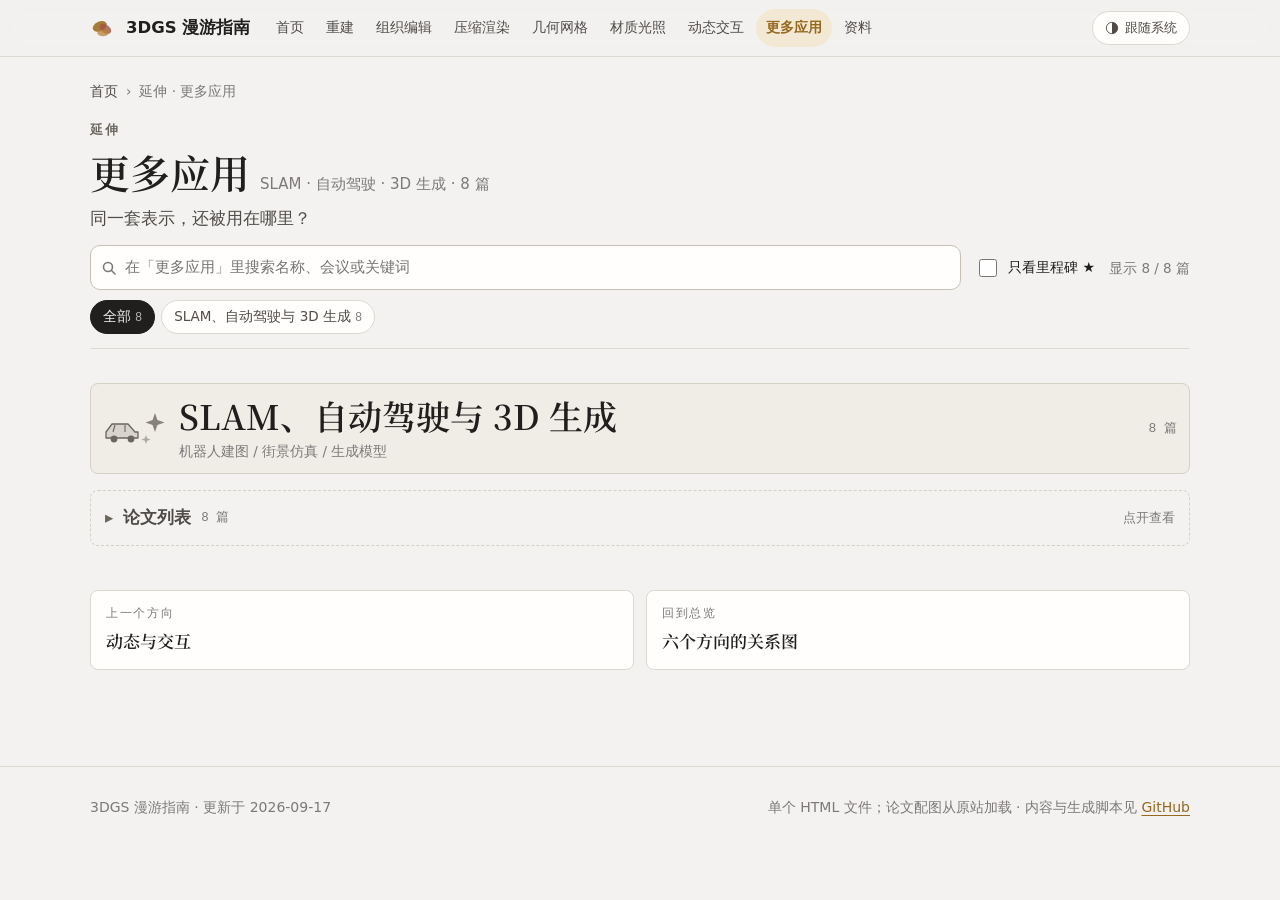
==== apps.html @ eb45950c "Split the catalogue into one page per direction The single page had grown to 146 cards and 426 KB, w" ====
<!doctype html>
<html lang="zh-CN">
<head>
<meta charset="utf-8">
<meta name="viewport" content="width=device-width, initial-scale=1, viewport-fit=cover">
<title>更多应用 · 3DGS 漫游指南</title>
<meta name="description" content="3DGS 更多应用（SLAM · 自动驾驶 · 3D 生成）：同一套表示，还被用在哪里？8 篇论文与工具的配图卡片。">
<meta property="og:title" content="更多应用 · 3DGS 漫游指南">
<meta property="og:description" content="3DGS 更多应用（SLAM · 自动驾驶 · 3D 生成）：同一套表示，还被用在哪里？8 篇论文与工具的配图卡片。">
<meta name="color-scheme" content="light dark">
<meta name="referrer" content="no-referrer">
<link rel="icon" href="data:image/svg+xml,%3Csvg xmlns='http://www.w3.org/2000/svg' viewBox='0 0 32 32'%3E%3Cellipse cx='12' cy='14' rx='9' ry='6' transform='rotate(-25 12 14)' fill='%23b68235' fill-opacity='.9'/%3E%3Cellipse cx='19' cy='17' rx='8' ry='5' transform='rotate(35 19 17)' fill='%23a6543a' fill-opacity='.8'/%3E%3Cellipse cx='16' cy='22' rx='7' ry='4' fill='%23d0a75a' fill-opacity='.8'/%3E%3C/svg%3E">
<link rel="preconnect" href="https://fonts.googleapis.com">
<link rel="preconnect" href="https://fonts.gstatic.com" crossorigin>
<link rel="stylesheet" href="https://fonts.googleapis.com/css2?family=Noto+Serif+SC:wght@400;600;700&amp;display=swap">
<script>
  try { var t = localStorage.getItem('theme'); if (t === 'light' || t === 'dark') document.documentElement.setAttribute('data-theme', t); } catch (e) {}
  // Teaser images fade in once loaded; if they never load, the drawn card underneath stays.
  document.addEventListener('load', function (e) { var t = e.target; if (t.tagName === 'IMG' && t.parentNode && t.parentNode.classList.contains('thumb')) t.classList.add('ok'); }, true);
  document.addEventListener('error', function (e) {
    var t = e.target;
    if (t.tagName !== 'IMG' || !t.parentNode || !t.parentNode.classList.contains('thumb')) return;
    var n = +(t.getAttribute('data-try') || 0);
    t.setAttribute('data-try', n + 1);
    if (n === 0) setTimeout(function () { t.src = t.src + '&retry=1'; }, 1200 + Math.random() * 2400);
    else if (n === 1 && t.getAttribute('data-orig')) t.src = t.getAttribute('data-orig');
    else t.classList.add('bad');
  }, true);
</script>
<style>
/* 3DGS 漫游指南 — styles. Warm paper, bronze accent, serif display face:
   same visual language as seanwilliam2077.github.io/AI-PCG-Research-Pages/worksummary.
   Body text stays on system fonts; only the display face is fetched (and degrades to a local serif). */

:root {
  color-scheme: light;
  --bg: #f3f2f0;
  --surface: #fffefc;
  --surface-2: #eae8e2;
  --ink: #201f1d;
  --ink-2: #4f4b48;
  --ink-3: #7d7979;
  --line: #ddd8d0;
  --line-2: #c6c0b6;
  --accent: #96691f;
  --accent-bright: #b68235;
  --accent-ink: #fffdf8;
  --accent-soft: #f3e8d4;
  --ember: #a6543a;
  --ember-soft: #f6ece8;
  --ok: #4d6440;
  --ok-soft: #e9eee3;
  --warn: #8a6425;
  --warn-soft: #f6ecd9;
  --stage: #16130c;
  --stage-2: #211c13;
  --stage-ink: #ece5d8;
  --stage-ink-2: #9c9180;
  --stage-line: #322a1d;
  --series-1: #4a6a8c;
  --series-2: #b06a3a;
  --cat-1: #4a6a8c;
  --cat-2: #a6543a;
  --cat-3: #5f7a52;
  --cat-4: #b68235;
  --cat-5: #7a5b8a;
  --shadow: 0 1px 2px rgba(32, 31, 29, .05), 0 12px 32px -14px rgba(32, 31, 29, .22);
  --radius: 10px;
  --font-sans: -apple-system, BlinkMacSystemFont, "Segoe UI", "PingFang SC", "Hiragino Sans GB", "Microsoft YaHei UI", "Microsoft YaHei", "Noto Sans CJK SC", "Source Han Sans SC", system-ui, sans-serif;
  --font-display: "Noto Serif SC", "Source Han Serif SC", "Songti SC", "SimSun", "Iowan Old Style", "Palatino Linotype", Georgia, serif;
  --font-serif: var(--font-display);
  --font-mono: ui-monospace, "Cascadia Mono", "SF Mono", Menlo, Consolas, "Liberation Mono", monospace;
  --top: 56px;
}

@media (prefers-color-scheme: dark) {
  :root:not([data-theme="light"]) {
    color-scheme: dark;
    --bg: #121008;
    --surface: #1a1610;
    --surface-2: #221d14;
    --ink: #ece5d8;
    --ink-2: #b9b0a0;
    --ink-3: #9c9180;
    --line: #322a1d;
    --line-2: #473b2a;
    --accent: #d0a75a;
    --accent-bright: #d0a75a;
    --accent-ink: #1c1509;
    --accent-soft: #2b2214;
    --ember: #dd8a63;
    --ember-soft: #33200f;
    --ok: #7fc7b8;
    --ok-soft: #142722;
    --warn: #d9b26a;
    --warn-soft: #2e2512;
    --stage: #0d0b07;
    --stage-2: #16120b;
    --stage-line: #322a1d;
    --series-1: #93b2d0;
    --series-2: #dd8a63;
    --cat-1: #93b2d0;
    --cat-2: #dd8a63;
    --cat-3: #9cb890;
    --cat-4: #d0a75a;
    --cat-5: #bda3c9;
    --shadow: 0 1px 2px rgba(0, 0, 0, .4), 0 14px 34px -16px rgba(0, 0, 0, .7);
  }
}
:root[data-theme="dark"] {
color-scheme: dark;
  --bg: #121008;
  --surface: #1a1610;
  --surface-2: #221d14;
  --ink: #ece5d8;
  --ink-2: #b9b0a0;
  --ink-3: #9c9180;
  --line: #322a1d;
  --line-2: #473b2a;
  --accent: #d0a75a;
  --accent-bright: #d0a75a;
  --accent-ink: #1c1509;
  --accent-soft: #2b2214;
  --ember: #dd8a63;
  --ember-soft: #33200f;
  --ok: #7fc7b8;
  --ok-soft: #142722;
  --warn: #d9b26a;
  --warn-soft: #2e2512;
  --stage: #0d0b07;
  --stage-2: #16120b;
  --stage-line: #322a1d;
  --series-1: #93b2d0;
  --series-2: #dd8a63;
  --cat-1: #93b2d0;
  --cat-2: #dd8a63;
  --cat-3: #9cb890;
  --cat-4: #d0a75a;
  --cat-5: #bda3c9;
  --shadow: 0 1px 2px rgba(0, 0, 0, .4), 0 14px 34px -16px rgba(0, 0, 0, .7);
}

*, *::before, *::after { box-sizing: border-box; }
html { -webkit-text-size-adjust: 100%; scroll-padding-top: calc(var(--top) + 16px); }
@media (prefers-reduced-motion: no-preference) { html { scroll-behavior: smooth; } }
body {
  margin: 0;
  background: var(--bg);
  color: var(--ink);
  font: 400 16.5px/1.8 var(--font-sans);
  text-rendering: optimizeLegibility;
  padding-top: env(safe-area-inset-top, 0px);
  padding-bottom: env(safe-area-inset-bottom, 0px);
}
img, svg, canvas { max-width: 100%; }
[hidden] { display: none !important; }
a { color: var(--accent); text-underline-offset: 3px; text-decoration-thickness: 1px; }
a:hover { text-decoration-thickness: 2px; }
:focus-visible { outline: 2px solid var(--accent); outline-offset: 2px; border-radius: 4px; }
h1, h2, h3, h4 { font-family: var(--font-display); font-weight: 600; text-wrap: balance; line-height: 1.32; margin: 0; letter-spacing: 0; }
p { margin: 0; }
code, .mono { font-family: var(--font-mono); font-size: .88em; }
sub, sup { line-height: 0; }
button, input, select { font: inherit; color: inherit; }

.skip { position: absolute; left: -999px; top: 8px; background: var(--surface); padding: 6px 12px; z-index: 20; }
.skip:focus { left: 16px; }

.wrap { max-width: 1140px; margin-inline: auto; padding-inline: 20px; }
@media (max-width: 480px) { .wrap { padding-inline: 16px; } }
.prose { max-width: 42em; }
.prose > * + * { margin-top: 1em; }
.muted { color: var(--ink-3); }
.small { font-size: 14px; line-height: 1.7; }

/* ---------- top bar ---------- */
.topbar {
  position: sticky; top: 0; z-index: 10;
  background: color-mix(in srgb, var(--bg) 86%, transparent);
  -webkit-backdrop-filter: saturate(1.4) blur(10px);
  backdrop-filter: saturate(1.4) blur(10px);
  border-bottom: 1px solid var(--line);
}
.topbar .wrap { display: flex; align-items: center; gap: 16px; height: var(--top); }
.brand { display: flex; align-items: center; gap: 10px; color: var(--ink); text-decoration: none; font-weight: 700; white-space: nowrap; }
.brand svg { width: 26px; height: 26px; flex: none; }
.toc { display: flex; gap: 2px; overflow-x: auto; scrollbar-width: none; flex: 1; min-width: 0; mask-image: linear-gradient(90deg, #000 90%, transparent); }
.toc::-webkit-scrollbar { display: none; }
.toc a { color: var(--ink-2); text-decoration: none; font-size: 14px; padding: 6px 10px; border-radius: 999px; white-space: nowrap; }
.toc a:hover { background: var(--surface-2); color: var(--ink); }
.toc a[aria-current="true"] { background: var(--accent-soft); color: var(--accent); }
.theme { flex: none; display: inline-flex; align-items: center; gap: 6px; border: 1px solid var(--line); background: var(--surface); border-radius: 999px; padding: 4px 12px; font-size: 13px; cursor: pointer; color: var(--ink-2); }
.theme:hover { border-color: var(--line-2); color: var(--ink); }
@media (max-width: 640px) {
  .brand span { display: none; }
  .theme .label { display: none; }
}

/* ---------- sections ---------- */
section { padding-block: 72px 8px; }
.sec-head { display: grid; grid-template-columns: minmax(0, 1fr); gap: 10px; margin-bottom: 28px; }
.eyebrow { font-size: 12.5px; letter-spacing: .18em; color: var(--accent); font-weight: 700; }
h2 { font-size: clamp(25px, 3.1vw, 34px); font-weight: 600; }
h3 { font-size: 21px; font-weight: 600; }
h4 { font-size: 16.5px; font-weight: 600; }
.lede { font-size: 17.5px; color: var(--ink-2); max-width: 42em; }

/* ---------- hero ---------- */
.overview { padding-block: 34px 8px; }
.overview h1 { font-size: clamp(31px, 4.4vw, 48px); font-weight: 600; letter-spacing: 0; margin-top: 12px; }
.overview-sub { margin-top: 8px; font-family: var(--font-display); font-size: clamp(17px, 2vw, 21px); font-weight: 400; color: var(--ink-2); letter-spacing: .02em; }
.overview .lede { margin-top: 12px; }
#intuition h2 { max-width: 22em; }
.stage {
  position: relative; background: var(--stage); border-radius: 12px; overflow: hidden;
  box-shadow: var(--shadow); border: 1px solid var(--stage-line);
}
.stage canvas { display: block; width: 100%; height: auto; }
.hero-stage { margin: 4px 0 0; }
.hero-stage canvas { aspect-ratio: 3 / 1; }
.hero-log {
  display: flex; flex-wrap: wrap; align-items: center; gap: 6px 18px;
  padding: 10px 14px; background: var(--stage-2); border-top: 1px solid var(--stage-line);
  color: var(--stage-ink-2); font-family: var(--font-mono); font-size: 13px;
}
.hero-log b { color: var(--stage-ink); font-weight: 600; font-variant-numeric: tabular-nums; }
.hero-log .spacer { flex: 1; }
.stage-btn {
  font-family: var(--font-sans); font-size: 13px; cursor: pointer; border-radius: 999px;
  border: 1px solid var(--stage-line); background: transparent; color: var(--stage-ink); padding: 3px 12px;
}
.stage-btn:hover { background: rgba(255, 255, 255, .06); }
.stage-btn[aria-pressed="true"] { background: rgba(208, 167, 90, .2); border-color: rgba(208, 167, 90, .55); }
.hero-note { margin-top: 12px; font-size: 14px; color: var(--ink-3); }
.facts { list-style: none; padding: 0; margin: 28px 0 0; display: grid; grid-template-columns: repeat(auto-fit, minmax(210px, 1fr)); gap: 12px; }
.facts li { border-top: 1px solid var(--accent-bright); padding-top: 10px; }
.facts b { display: block; font-family: var(--font-display); font-size: 23px; font-weight: 600; line-height: 1.35; }
.facts span { font-size: 14px; color: var(--ink-3); }

/* ---------- intuition ---------- */
.two { display: grid; gap: 32px; grid-template-columns: minmax(0, 1.1fr) minmax(0, .9fr); align-items: start; }
@media (max-width: 900px) { .two { grid-template-columns: minmax(0, 1fr); } }
.panel { background: var(--surface); border: 1px solid var(--line); border-radius: var(--radius); padding: 20px; }
.panel h3 { margin-bottom: 6px; }
.cells { display: flex; flex-wrap: wrap; gap: 3px; margin: 16px 0 12px; }
.cells i { width: 14px; height: 22px; border-radius: 3px; display: block; }
.cells i.g1 { background: var(--cat-1); }
.cells i.g2 { background: var(--cat-2); }
.cells i.g3 { background: var(--cat-3); }
.cells i.g4 { background: var(--cat-4); }
.cells i.g5 { background: var(--cat-5); }
.cells i.gap { margin-left: 6px; }
.cell-legend { list-style: none; margin: 0; padding: 0; display: grid; grid-template-columns: repeat(auto-fit, minmax(150px, 1fr)); gap: 6px 14px; font-size: 14px; }
.cell-legend li { display: flex; align-items: baseline; gap: 8px; }
.cell-legend i { width: 10px; height: 10px; border-radius: 2px; flex: none; transform: translateY(1px); }
.cell-legend b { font-variant-numeric: tabular-nums; }

.table-scroll { overflow-x: auto; border: 1px solid var(--line); border-radius: var(--radius); background: var(--surface); }
table { border-collapse: collapse; width: 100%; font-size: 14.5px; line-height: 1.6; }
th, td { text-align: left; vertical-align: top; padding: 10px 14px; border-bottom: 1px solid var(--line); }
thead th { font-size: 13px; color: var(--ink-3); font-weight: 600; background: var(--surface-2); white-space: nowrap; }
tbody tr:last-child > * { border-bottom: 0; }
tbody th { font-weight: 700; white-space: nowrap; }
td.num, th.num { text-align: right; font-variant-numeric: tabular-nums; white-space: nowrap; }
tr.hl > * { background: var(--accent-soft); }
.compare { min-width: 720px; }
.compare td:last-child, .compare th:last-child { background: color-mix(in srgb, var(--accent-soft) 55%, transparent); }
.results { min-width: 640px; }
.footnote { font-size: 13.5px; color: var(--ink-3); margin-top: 10px; max-width: 60em; }
.takeaway { margin-top: 14px; padding-left: 14px; border-left: 3px solid var(--accent); max-width: 44em; }

/* ---------- pipeline & demos ---------- */
.steps { display: grid; grid-template-columns: minmax(0, 1fr); gap: 56px; }
.step-head { display: flex; gap: 16px; align-items: baseline; margin-bottom: 14px; }
.step-no {
  flex: none; font-family: var(--font-display); font-size: 36px; line-height: 1;
  color: var(--accent-bright); min-width: 1.2em; font-variant-numeric: tabular-nums;
}
.step-head p { color: var(--ink-3); font-size: 14.5px; margin-top: 4px; }
.formula {
  font-family: var(--font-mono); font-size: 14px; background: var(--surface-2); border-radius: 8px;
  padding: 10px 14px; overflow-x: auto; color: var(--ink);
  display: flex; flex-wrap: wrap; gap: 4px 32px;
}
.formula > span { white-space: nowrap; }
.demo { display: grid; gap: 20px; grid-template-columns: minmax(0, 1.25fr) minmax(0, 1fr); align-items: start; margin-top: 22px; }
@media (max-width: 880px) { .demo { grid-template-columns: minmax(0, 1fr); } }
.demo-tag { display: inline-block; font-size: 12px; font-weight: 700; letter-spacing: .06em; color: var(--ember); background: var(--ember-soft); border-radius: 999px; padding: 2px 10px; margin-bottom: 8px; }
.controls { display: grid; grid-template-columns: minmax(0, 1fr); gap: 12px; }
.ctl { display: grid; grid-template-columns: 5.5em minmax(0, 1fr) 4.2em; align-items: center; gap: 10px; font-size: 14px; }
.ctl output { font-family: var(--font-mono); font-size: 13px; text-align: right; color: var(--ink-2); font-variant-numeric: tabular-nums; }
input[type="range"] { width: 100%; accent-color: var(--accent); height: 22px; }
.btnrow { display: flex; flex-wrap: wrap; gap: 8px; align-items: center; }
.btn {
  border: 1px solid var(--line-2); background: var(--surface); border-radius: 8px; padding: 6px 12px;
  font-size: 14px; cursor: pointer; color: var(--ink);
}
.btn:hover { border-color: var(--accent); }
.btn.primary { background: var(--accent); border-color: var(--accent); color: var(--accent-ink); font-weight: 600; }
.btn[aria-pressed="true"] { background: var(--accent-soft); border-color: var(--accent); color: var(--accent); }
.seg { display: inline-flex; border: 1px solid var(--line-2); border-radius: 8px; overflow: hidden; }
.seg button { border: 0; background: var(--surface); padding: 6px 12px; font-size: 14px; cursor: pointer; color: var(--ink-2); }
.seg button + button { border-left: 1px solid var(--line-2); }
.seg button[aria-pressed="true"] { background: var(--accent); color: var(--accent-ink); }
.readout { font-family: var(--font-mono); font-size: 13px; line-height: 1.7; background: var(--surface-2); border-radius: 8px; padding: 10px 12px; overflow-x: auto; white-space: pre; color: var(--ink-2); }
.readout b { color: var(--ink); font-weight: 600; }
.hint { font-size: 13.5px; color: var(--ink-3); }

.order-list { list-style: none; margin: 0; padding: 0; display: grid; gap: 6px; }
.order-list li { display: flex; align-items: center; gap: 10px; background: var(--surface); border: 1px solid var(--line); border-radius: 8px; padding: 6px 8px 6px 10px; font-size: 14px; }
.order-list .dot { width: 14px; height: 14px; border-radius: 50%; flex: none; }
.order-list .rank { font-family: var(--font-mono); font-size: 12px; color: var(--ink-3); min-width: 3.6em; }
.order-list .name { flex: 1; }
.icon-btn { border: 1px solid var(--line); background: var(--surface-2); border-radius: 6px; width: 30px; height: 28px; cursor: pointer; color: var(--ink); line-height: 1; }
.icon-btn:disabled { opacity: .35; cursor: default; }
.probe-table { min-width: 0; font-size: 13.5px; }
.probe-table td, .probe-table th { padding: 6px 10px; }
.swatch { display: inline-block; width: 14px; height: 14px; border-radius: 3px; vertical-align: -2px; border: 1px solid var(--line-2); }

/* fitter */
.fit-grid { display: grid; grid-template-columns: repeat(3, minmax(0, 1fr)); gap: 12px; }
.fit-cell { display: grid; gap: 6px; align-content: start; }
.fit-cell .stage canvas { aspect-ratio: 4 / 3; }
.fit-cap { display: flex; justify-content: space-between; gap: 8px; font-size: 13.5px; flex-wrap: wrap; }
.fit-cap b { font-weight: 700; }
.fit-cap .mono { color: var(--ink-3); font-variant-numeric: tabular-nums; }
.key { display: inline-block; width: 16px; height: 3px; border-radius: 2px; vertical-align: 4px; margin-right: 6px; }
.key.s1 { background: var(--series-1); }
.key.s2 { background: var(--series-2); }
@media (max-width: 560px) {
  .fit-grid { gap: 8px; }
  .fit-cap { font-size: 12px; }
}
.fit-bar { display: flex; flex-wrap: wrap; gap: 10px 16px; align-items: center; margin: 16px 0 14px; }
.fit-bar .ctl { grid-template-columns: auto minmax(120px, 200px) 3.4em; }
.eventlog { font-family: var(--font-mono); font-size: 12.5px; color: var(--ink-3); min-height: 1.7em; margin-top: 8px; }
.file-label { cursor: pointer; }
.file-label input { position: absolute; width: 1px; height: 1px; opacity: 0; }

.chart-box { margin-top: 18px; background: var(--surface); border: 1px solid var(--line); border-radius: var(--radius); padding: 14px 14px 8px; position: relative; }
.chart-top { display: flex; flex-wrap: wrap; justify-content: space-between; gap: 6px 16px; align-items: baseline; }
.chart-title { font-family: var(--font-display); font-weight: 600; font-size: 15.5px; }
.legend { display: flex; flex-wrap: wrap; gap: 4px 16px; font-size: 13.5px; color: var(--ink-2); }
.chart svg { display: block; width: 100%; height: 240px; overflow: visible; }
.chart text { fill: var(--ink-3); font-size: 12px; font-family: var(--font-sans); }
.chart .lbl { fill: var(--ink); font-weight: 600; }
.chart .grid { stroke: var(--line); stroke-width: 1; }
.chart .axis { stroke: var(--line-2); stroke-width: 1; }
.chart .leader { stroke: var(--line-2); stroke-width: 1; }
.chart .ring { stroke: var(--surface); stroke-width: 2; }
.chart .cross { stroke: var(--ink-3); stroke-width: 1; }
.tip {
  position: absolute; pointer-events: none; background: var(--ink); color: var(--bg); border-radius: 8px;
  padding: 6px 10px; font-size: 12.5px; line-height: 1.6; white-space: nowrap; box-shadow: var(--shadow);
  transform: translate(-50%, calc(-100% - 10px));
}
.tip i { display: inline-block; width: 8px; height: 8px; border-radius: 50%; margin-right: 6px; }
details.data { margin-top: 6px; font-size: 13.5px; }
details.data summary { cursor: pointer; color: var(--ink-3); }
details.data table { margin-top: 8px; font-size: 13px; }

/* ---------- timeline ---------- */
.tl { display: grid; grid-template-columns: minmax(0, 1fr); }
.tl-year { display: grid; grid-template-columns: 9.5rem minmax(0, 1fr); gap: 24px; border-top: 1px solid var(--line); padding-block: 22px; }
.tl-year > h3 { font-family: var(--font-display); font-weight: 400; font-size: 36px; line-height: 1.05; color: var(--accent-bright); letter-spacing: .02em; font-variant-numeric: tabular-nums; }
.tl-list { list-style: none; margin: 0; padding: 0; display: grid; gap: 16px; }
.tl-item { display: grid; grid-template-columns: 4.6rem minmax(0, 1fr); gap: 14px; }
.tl-date { font-family: var(--font-mono); font-size: 13px; color: var(--ink-3); padding-top: 3px; font-variant-numeric: tabular-nums; }
.tl-item h4 { display: inline; font-size: 16.5px; }
.tl-item .venue { margin-left: 8px; }
.tl-item p { color: var(--ink-2); margin-top: 2px; }
.tl-item.star h4::before { content: "★ "; color: var(--ember); }
@media (max-width: 640px) {
  .tl-year { grid-template-columns: minmax(0, 1fr); gap: 10px; }
  .tl-year > h3 { font-size: 28px; }
  .tl-item { grid-template-columns: minmax(0, 1fr); gap: 0; }
}

/* ---------- badges ---------- */
.venue { display: inline-block; font-size: 12.5px; line-height: 1.5; padding: 1px 8px; border-radius: 6px; background: var(--surface-2); color: var(--ink-2); white-space: nowrap; }
.venue.award { background: var(--ember-soft); color: var(--ember); font-weight: 600; }
.tag { display: inline-block; font-size: 12px; line-height: 1.5; padding: 0 7px; border-radius: 6px; border: 1px solid var(--line-2); color: var(--ink-3); white-space: nowrap; }
.chip { display: inline-block; font-size: 12.5px; padding: 1px 9px; border-radius: 999px; border: 1px solid var(--line); color: var(--ink-2); text-decoration: none; white-space: nowrap; background: var(--surface); }
a.chip:hover { border-color: var(--accent); color: var(--accent); }
.star-mark { color: var(--ember); font-weight: 700; }

/* ---------- module colours ---------- */
:root {
  --c-blue: #4a6a8c; --c-green: #5f7a52; --c-purple: #7a5b8a; --c-teal: #4a7a75; --c-orange: #a6543a; --c-indigo: #5c6488; --c-slate: #6b665e;
  --t-blue: #edeef3; --t-green: #eef0ea; --t-purple: #f1eef4; --t-teal: #eaf0ee; --t-orange: #f6ece7; --t-indigo: #eeeef4; --t-slate: #f0ede7;
  --l-blue: #c3cedb; --l-green: #ccd6c5; --l-purple: #d5c9dc; --l-teal: #c3d8d4; --l-orange: #e0c6ba; --l-indigo: #cbcfe0; --l-slate: #d5d0c6;
}
@media (prefers-color-scheme: dark) {
  :root:not([data-theme="light"]) {
    --c-blue: #93b2d0; --c-green: #9cb890; --c-purple: #bda3c9; --c-teal: #7fc7b8; --c-orange: #dd8a63; --c-indigo: #a3aad2; --c-slate: #a9a296;
    --t-blue: #191c22; --t-green: #191c17; --t-purple: #1e1a22; --t-teal: #171f1d; --t-orange: #221a13; --t-slate: #1c1913; --t-indigo: #1a1a22;
    --l-blue: #313a46; --l-green: #333c2f; --l-purple: #3f3646; --l-teal: #2c403c; --l-orange: #46331f; --l-indigo: #343648; --l-slate: #3a3428;
  }
}
:root[data-theme="dark"] {
  --c-blue: #93b2d0; --c-green: #9cb890; --c-purple: #bda3c9; --c-teal: #7fc7b8; --c-orange: #dd8a63; --c-indigo: #a3aad2; --c-slate: #a9a296;
  --t-blue: #191c22; --t-green: #191c17; --t-purple: #1e1a22; --t-teal: #171f1d; --t-orange: #221a13; --t-slate: #1c1913; --t-indigo: #1a1a22;
  --l-blue: #313a46; --l-green: #333c2f; --l-purple: #3f3646; --l-teal: #2c403c; --l-orange: #46331f; --l-indigo: #343648; --l-slate: #3a3428;
}
.m-blue { --m: var(--c-blue); --m-bg: var(--t-blue); --m-line: var(--l-blue); }
.m-green { --m: var(--c-green); --m-bg: var(--t-green); --m-line: var(--l-green); }
.m-purple { --m: var(--c-purple); --m-bg: var(--t-purple); --m-line: var(--l-purple); }
.m-teal { --m: var(--c-teal); --m-bg: var(--t-teal); --m-line: var(--l-teal); }
.m-orange { --m: var(--c-orange); --m-bg: var(--t-orange); --m-line: var(--l-orange); }
.m-indigo { --m: var(--c-indigo); --m-bg: var(--t-indigo); --m-line: var(--l-indigo); }
.m-slate { --m: var(--c-slate); --m-bg: var(--t-slate); --m-line: var(--l-slate); }

/* ---------- multi-page chrome ---------- */
.toc a[aria-current="page"] { background: var(--accent-soft); color: var(--accent); font-weight: 700; }
.crumbs { display: flex; gap: 8px; align-items: baseline; font-size: 13.5px; color: var(--ink-3); }
.crumbs a { color: var(--ink-2); text-decoration: none; }
.crumbs a:hover { color: var(--accent); text-decoration: underline; text-underline-offset: 3px; }
.modpage { padding-block: 22px 8px; }
.module.solo { margin-top: 16px; padding-top: 0; border-top: 0; }
.mod-head.solo { grid-template-columns: minmax(0, 1fr); }
.mod-head h1 { font-size: clamp(28px, 3.4vw, 40px); font-weight: 600; }
.mod-head h1 small { font-family: var(--font-sans); font-size: 15px; font-weight: 400; color: var(--ink-3); margin-left: 10px; }
.modrels { display: flex; flex-wrap: wrap; gap: 8px; align-items: center; margin-top: 18px; }
.modrels-label { font-size: 12px; font-weight: 700; letter-spacing: .16em; color: var(--ink-3); }
.modrels .chip { display: inline-flex; gap: 6px; align-items: baseline; text-decoration: none; }
.modrels .chip span { color: var(--ink-3); font-size: 12.5px; }
.modrels .chip:hover { border-color: var(--m); color: var(--m); }
.pagenav { display: grid; grid-template-columns: repeat(auto-fit, minmax(210px, 1fr)); gap: 12px; margin: 44px 0 8px; }
.pn { display: grid; gap: 2px; padding: 12px 15px; border: 1px solid var(--line); border-radius: 8px; background: var(--surface); text-decoration: none; color: var(--ink); }
.pn span { font-size: 12px; letter-spacing: .14em; color: var(--ink-3); }
.pn b { font-family: var(--font-display); font-size: 17px; font-weight: 600; }
.pn:hover { border-color: var(--accent); }
.pn.next { text-align: right; }
.dirlist { display: grid; grid-template-columns: repeat(auto-fit, minmax(258px, 1fr)); gap: 12px; margin-top: 18px; }
.dircard { display: grid; gap: 4px; align-content: start; padding: 14px 16px; border: 1px solid var(--m-line);
  border-left: 3px solid var(--m); border-radius: 8px; background: var(--surface); text-decoration: none; color: var(--ink); }
.dircard:hover { background: var(--m-bg); }
.dc-no { font-size: 12px; font-weight: 700; letter-spacing: .16em; color: var(--m); }
.dc-name { font-family: var(--font-display); font-size: 20px; font-weight: 600; }
.dc-sub { font-size: 14px; color: var(--ink-2); }
.dc-secs { font-size: 12.5px; color: var(--ink-3); line-height: 1.6; }
.dc-n { font-size: 12.5px; color: var(--m); font-family: var(--font-mono); }

/* ---------- overview hub ---------- */
.hub {
  margin-top: 26px; display: grid;
  grid-template-columns: minmax(0, 1fr) 76px minmax(0, 1fr) 76px minmax(0, 1fr);
  grid-template-rows: auto 64px auto;
  grid-template-areas: "a r1 b r2 c" "r3 r4 r5 . r7" "d r6 e . f";
}
.hub-mod {
  background: var(--m-bg); border: 1px solid var(--m-line); border-radius: 12px; padding: 14px 14px 12px;
  display: grid; grid-template-columns: minmax(0, 1fr); gap: 8px; align-content: start;
}
.hub-title {
  display: flex; flex-wrap: wrap; align-items: baseline; gap: 4px 10px; text-decoration: none; color: var(--ink);
  padding: 2px 4px 6px; border-bottom: 1px solid var(--m-line);
}
.hub-title:hover .hub-name { color: var(--m); }
.hub-no {
  display: inline-grid; place-items: center; width: 24px; height: 24px; border-radius: 50%;
  background: var(--m); color: var(--bg); font-family: var(--font-display); font-size: 13px; font-weight: 600; align-self: center;
}
.hub-name { font-family: var(--font-display); font-size: 21px; font-weight: 600; letter-spacing: 0; }
.hub-title small { flex-basis: 100%; font-size: 12.5px; color: var(--ink-3); font-weight: 500; }
.hub-sec { background: var(--surface); border: 1px solid var(--m-line); border-radius: 8px; padding: 8px 10px; }
.hub-sec-link { display: flex; gap: 10px; align-items: center; text-decoration: none; color: var(--ink); }
.hub-sec-link b { display: block; font-size: 15px; line-height: 1.35; }
.hub-sec-link small { display: block; font-size: 12px; color: var(--ink-3); line-height: 1.45; }
.hub-sec-link:hover b { color: var(--m); text-decoration: underline; text-underline-offset: 3px; }
.hub-ic { width: 56px; height: 35px; flex: none; color: var(--m); }
.hub-papers { margin-top: 6px; font-size: 13px; line-height: 1.6; display: flex; flex-wrap: wrap; gap: 0 2px; }
.hub-papers a { color: var(--m); font-weight: 600; text-decoration: none; }
.hub-papers a:hover { text-decoration: underline; }
.hub-papers a + a::before { content: "·"; color: var(--ink-3); font-weight: 400; margin: 0 5px 0 3px; display: inline-block; }
.hub-more { font-size: 12.5px; color: var(--ink-3); text-decoration: none; padding-left: 4px; }
.hub-more:hover { color: var(--m); text-decoration: underline; }
.hub-rels { display: none; }
.rel { position: relative; display: flex; align-items: center; justify-content: center; }
.rel-label {
  position: relative; z-index: 1; font-size: 12px; font-weight: 700; line-height: 1.25; text-align: center;
  color: var(--ink-2); padding: 2px 4px; border-radius: 4px; max-width: 76px;
}
.rel-h { flex-direction: column; justify-content: center; gap: 8px; }
.rel-h .rel-line { position: relative; order: 2; width: calc(100% - 14px); height: 3px; border-radius: 2px; background: linear-gradient(90deg, var(--from), var(--to)); margin-right: 8px; }
.rel-h .rel-line::after { content: ""; position: absolute; right: -9px; top: -5px; border: 6.5px solid transparent; border-left: 9px solid var(--to); border-right: 0; }
.rel-h .rel-label { order: 1; }
.rel-down, .rel-up, .rel-both { justify-content: flex-start; }
.rel-down .rel-line, .rel-up .rel-line, .rel-both .rel-line { position: absolute; left: 50%; top: 10px; bottom: 10px; width: 3px; margin-left: -1.5px; border-radius: 2px; background: linear-gradient(180deg, var(--from), var(--to)); }
.rel-up .rel-line { background: linear-gradient(0deg, var(--from), var(--to)); }
.rel-both .rel-line { background: linear-gradient(180deg, var(--from), var(--to)); }
.rel-down .rel-line::after, .rel-both .rel-line::after { content: ""; position: absolute; bottom: -8px; left: -5px; border: 6.5px solid transparent; border-top: 9px solid var(--to); border-bottom: 0; }
.rel-up .rel-line::after { content: ""; position: absolute; top: -8px; left: -5px; border: 6.5px solid transparent; border-bottom: 9px solid var(--to); border-top: 0; }
.rel-both .rel-line::before { content: ""; position: absolute; top: -8px; left: -5px; border: 6.5px solid transparent; border-bottom: 9px solid var(--from); border-top: 0; }
.rel-down .rel-label, .rel-up .rel-label, .rel-both .rel-label { position: absolute; left: calc(50% + 12px); max-width: none; white-space: nowrap; text-align: left; }
.rel-diag svg { position: absolute; inset: 0; width: 100%; height: 100%; overflow: visible; }
.rel-diag svg path { fill: none; stroke: var(--to); stroke-width: 2.2; stroke-linecap: round; stroke-linejoin: round; }
.rel-diag .rel-label { position: absolute; right: 50%; bottom: 2px; white-space: nowrap; font-size: 11.5px; }
.hub-foot {
  margin-top: 18px; display: flex; flex-wrap: wrap; gap: 8px 10px; align-items: center;
  padding: 12px 14px; border: 1px solid var(--line); border-radius: 8px; background: var(--surface);
}
.hub-foot-label { font-size: 12px; font-weight: 700; color: var(--ink-3); letter-spacing: .16em; }
.hub-foot-label:not(:first-child) { margin-left: 10px; }
.hub-foot a { font-size: 14px; text-decoration: none; padding: 2px 10px; border-radius: 999px; background: var(--surface-2); color: var(--ink); }
.hub-foot a:hover { background: var(--accent-soft); color: var(--accent); }
@media (max-width: 1040px) {
  .hub { grid-template-columns: minmax(0, 1fr) minmax(0, 1fr); grid-template-rows: none; grid-template-areas: "a b" "c d" "e f"; gap: 14px; }
  .rel { display: none; }
  .hub-rels { display: flex; flex-wrap: wrap; gap: 2px 12px; font-size: 12.5px; color: var(--ink-3); padding: 2px 4px 0; }
  .hub-rels a { color: var(--ink-2); }
}
@media (max-width: 640px) {
  .hub { grid-template-columns: minmax(0, 1fr); grid-template-areas: "a" "b" "c" "d" "e" "f"; }
  .hub-ic { width: 48px; height: 30px; }
}

/* ---------- modules ---------- */
.filters {
  position: sticky; top: var(--top); z-index: 5; background: color-mix(in srgb, var(--bg) 92%, transparent);
  -webkit-backdrop-filter: blur(8px); backdrop-filter: blur(8px);
  border-bottom: 1px solid var(--line); padding-block: 12px; margin-bottom: 8px;
  display: grid; grid-template-columns: minmax(0, 1fr); gap: 10px;
}
.filter-row { display: flex; flex-wrap: wrap; gap: 8px 14px; align-items: center; }
.search { flex: 1 1 260px; position: relative; }
.search input {
  width: 100%; border: 1px solid var(--line-2); background: var(--surface); border-radius: 10px;
  padding: 8px 12px 8px 34px; font-size: 15px;
}
.search svg { position: absolute; left: 11px; top: 50%; transform: translateY(-50%); width: 16px; height: 16px; color: var(--ink-3); }
.switch { display: inline-flex; align-items: center; gap: 8px; font-size: 14px; cursor: pointer; user-select: none; white-space: nowrap; }
.switch input { width: 18px; height: 18px; accent-color: var(--ember); }
.count { font-size: 13.5px; color: var(--ink-3); font-variant-numeric: tabular-nums; white-space: nowrap; }
.dir-chips { display: flex; gap: 6px; overflow-x: auto; scrollbar-width: thin; padding-bottom: 2px; }
.dir-chips button {
  flex: none; border: 1px solid var(--line); background: var(--surface); color: var(--ink-2);
  border-radius: 999px; padding: 3px 12px; font-size: 13.5px; cursor: pointer; white-space: nowrap;
}
.dir-chips button[aria-pressed="true"] { background: var(--ink); border-color: var(--ink); color: var(--bg); }
.dir-chips button .n { font-family: var(--font-mono); font-size: 12px; opacity: .7; margin-left: 4px; }
@media (max-width: 640px) { .filters { position: static; } }

.module { margin-top: 48px; padding-top: 22px; border-top: 2px solid var(--m); }
.mod-head { display: grid; grid-template-columns: minmax(0, 1fr) auto; gap: 4px 16px; align-items: baseline; }
.mod-no { grid-column: 1 / -1; font-size: 12.5px; font-weight: 700; color: var(--m); letter-spacing: .18em; }
.mod-head h3 { font-size: clamp(25px, 2.8vw, 32px); font-weight: 600; }
.mod-head h3 small { font-size: 15px; font-weight: 500; color: var(--ink-3); margin-left: 10px; }
.mod-head .q { grid-column: 1; font-size: 17px; color: var(--ink-2); }
.mod-back { grid-column: 2; grid-row: 2 / 4; align-self: center; font-size: 13px; text-decoration: none; color: var(--ink-3); border: 1px solid var(--line); border-radius: 999px; padding: 3px 12px; white-space: nowrap; }
.mod-back:hover { color: var(--m); border-color: var(--m); }
.mod-intro { display: grid; grid-template-columns: minmax(0, 1fr) minmax(0, 1fr); gap: 14px 32px; margin-top: 14px; }
.mod-intro .problem { grid-column: 1 / -1; max-width: 48em; }
.mini-h { font-size: 15px; margin-bottom: 8px; }
@media (max-width: 860px) { .mod-intro { grid-template-columns: minmax(0, 1fr); } }
.ideas { list-style: none; margin: 0; padding: 0; display: grid; gap: 8px; }
.ideas li { padding-left: 14px; border-left: 2px solid var(--m-line); font-size: 15px; }
.ideas b { margin-right: 6px; }
.advice { background: var(--m-bg); border: 1px solid var(--m-line); border-radius: var(--radius); padding: 14px 16px; font-size: 15px; align-self: start; }
.advice .label { display: block; font-size: 12px; font-weight: 700; color: var(--m); letter-spacing: .16em; margin-bottom: 4px; }

.subsec { padding-block: 26px 0; }
.sub-head { display: grid; grid-template-columns: auto minmax(0, 1fr) auto; gap: 12px; align-items: center; padding: 10px 12px; border-radius: 8px; background: var(--m-bg); border: 1px solid var(--m-line); }
.sub-ic { width: 64px; height: 40px; color: var(--m); }
.sub-head h4 { font-size: 19px; }
.sub-head p { font-size: 13.5px; color: var(--ink-3); }
.sub-count { font-size: 13px; font-family: var(--font-mono); color: var(--ink-3); white-space: nowrap; }
.sub-note { margin-top: 10px; font-size: 14px; color: var(--ink-3); }
.group-title { margin: 18px 0 10px; font-size: 13.5px; color: var(--m); font-weight: 700; display: flex; align-items: center; gap: 10px; letter-spacing: .1em; }
.group-title::after { content: ""; flex: 1; height: 1px; background: var(--m-line); }
.cards { display: grid; grid-template-columns: repeat(auto-fill, minmax(262px, 1fr)); gap: 14px; margin-top: 14px; }
.group-title + .cards { margin-top: 0; }
.card {
  display: flex; flex-direction: column; background: var(--surface); border: 1px solid var(--line); border-radius: 10px;
  overflow: hidden; transition: border-color .15s, box-shadow .15s;
}
.card:hover { border-color: var(--m-line); box-shadow: var(--shadow); }
.card.star { border-color: color-mix(in srgb, var(--ember) 45%, var(--line)); }
.card:target { outline: 3px solid var(--m); outline-offset: 2px; }
.thumb { position: relative; display: block; aspect-ratio: 16 / 9; background: var(--m-bg); overflow: hidden; border-bottom: 1px solid var(--line); }
.thumb img {
  position: absolute; inset: 0; width: 100%; height: 100%; object-fit: contain; background: #faf8f4;
  opacity: 0; transition: opacity .35s ease;
}
.thumb img.ok { opacity: 1; }
.thumb img.bad { display: none; }
.fallback {
  position: absolute; inset: 0; display: grid; grid-template-columns: auto minmax(0, 1fr); grid-template-rows: auto auto;
  align-content: center; gap: 2px 12px; padding: 12px 16px; color: var(--m);
  background:
    radial-gradient(circle at 85% 20%, color-mix(in srgb, var(--m) 16%, transparent), transparent 55%),
    radial-gradient(circle at 10% 90%, color-mix(in srgb, var(--m) 10%, transparent), transparent 50%),
    var(--m-bg);
}
.fb-ic { grid-row: 1 / 3; width: 76px; height: 48px; }
.fb-name { font-family: var(--font-display); font-weight: 600; font-size: 19px; color: var(--ink); line-height: 1.3; overflow-wrap: anywhere; align-self: end; }
.fb-sec { font-size: 12.5px; color: var(--ink-3); align-self: start; }
.card-body { display: flex; flex-direction: column; gap: 4px; padding: 10px 14px 12px; flex: 1; }
.card-meta { display: flex; flex-wrap: wrap; gap: 4px 6px; align-items: center; }
.card-meta .date { font-family: var(--font-mono); font-size: 12px; color: var(--ink-3); margin-right: 2px; font-variant-numeric: tabular-nums; }
.card-title { font-family: var(--font-display); font-size: 17px; font-weight: 600; line-height: 1.4; margin-top: 2px; }
.card-title a { color: var(--ink); text-decoration: none; }
.card-title a:hover { color: var(--m); text-decoration: underline; }
.card-title .star-mark { margin-right: 4px; }
.card .aka { font-size: 12.5px; color: var(--ink-3); line-height: 1.5; }
.card .text { color: var(--ink-2); font-size: 14.5px; line-height: 1.7; flex: 1; }
.card .links { display: flex; flex-wrap: wrap; gap: 2px 12px; font-size: 13px; margin-top: 4px; padding-top: 8px; border-top: 1px dashed var(--line); }
.card .links a { text-decoration: none; font-weight: 600; }
.card .links a:hover { text-decoration: underline; }
details.more { margin-top: 16px; border: 1px dashed var(--m-line); border-radius: 8px; padding: 4px 12px; }
details.more > summary {
  cursor: pointer; list-style: none; display: flex; align-items: center; gap: 10px; padding: 8px 2px; font-weight: 700; color: var(--ink-2);
}
details.more > summary::-webkit-details-marker { display: none; }
details.more > summary::before { content: "▸"; color: var(--m); transition: transform .15s; }
details.more[open] > summary::before { transform: rotate(90deg); }
.more-n { font-family: var(--font-mono); font-size: 12.5px; color: var(--ink-3); font-weight: 400; }
.more-hint { margin-left: auto; font-size: 12.5px; color: var(--ink-3); font-weight: 400; }
details.more[open] .more-hint { display: none; }
details.more > .cards { margin-block: 4px 12px; }
.empty { padding: 30px 0; color: var(--ink-3); }
.to-top {
  position: fixed; right: 18px; bottom: calc(18px + env(safe-area-inset-bottom, 0px)); z-index: 20;
  display: inline-flex; align-items: center; gap: 6px; padding: 8px 14px; border-radius: 999px;
  background: var(--ink); color: var(--bg); text-decoration: none; font-size: 13.5px; font-weight: 600; box-shadow: var(--shadow);
}
.to-top:hover { background: var(--accent); color: var(--accent-ink); }
@media print { .to-top, .hub-foot { display: none !important; } }

/* ---------- ecosystem, caveats, glossary ---------- */
.eco { min-width: 760px; }
.eco td:nth-child(2) a { font-weight: 700; }
.lic { display: inline-flex; gap: 6px; align-items: baseline; font-size: 13.5px; }
.lic .pill { font-size: 11.5px; font-weight: 700; border-radius: 6px; padding: 0 6px; white-space: nowrap; }
.lic.ok .pill { background: var(--ok-soft); color: var(--ok); }
.lic.warn .pill { background: var(--warn-soft); color: var(--warn); }
.callout { margin-top: 18px; border: 1px solid var(--line); border-left: 4px solid var(--warn); background: var(--surface); border-radius: 8px; padding: 12px 16px; max-width: 52em; }
.caveats { display: grid; grid-template-columns: repeat(auto-fit, minmax(290px, 1fr)); gap: 0 32px; }
.caveats > div { border-top: 1px solid var(--line); padding-block: 14px; }
.caveats h4 { margin-bottom: 4px; }
.caveats p { color: var(--ink-2); font-size: 15px; }
.glossary { display: grid; grid-template-columns: repeat(auto-fit, minmax(300px, 1fr)); gap: 0 32px; margin: 0; }
.glossary > div { border-top: 1px solid var(--line); padding-block: 12px; }
.glossary dt { font-weight: 700; }
.glossary dt span { font-weight: 400; font-size: 13px; color: var(--ink-3); margin-left: 6px; }
.glossary dd { margin: 2px 0 0; color: var(--ink-2); font-size: 15px; }
.errata { list-style: none; padding: 0; margin: 0; display: grid; gap: 0; }
.errata li { border-top: 1px solid var(--line); padding-block: 14px; display: grid; grid-template-columns: 13rem minmax(0, 1fr); gap: 16px; }
.errata li b { font-weight: 700; }
.errata p { color: var(--ink-2); }
@media (max-width: 640px) { .errata li { grid-template-columns: minmax(0, 1fr); gap: 4px; } }
.refs { margin: 0; padding-left: 1.2em; color: var(--ink-2); display: grid; gap: 6px; font-size: 15px; }

footer { margin-top: 80px; border-top: 1px solid var(--line); padding-block: 28px 40px; color: var(--ink-3); font-size: 14px; }
footer .wrap { display: flex; flex-wrap: wrap; justify-content: space-between; gap: 10px 24px; }

@media (prefers-reduced-motion: reduce) {
  *, *::before, *::after { transition: none !important; animation: none !important; }
}
@media print {
  .topbar, .filters, .stage, .demo .controls, .fit-bar { display: none !important; }
}

</style>
</head>
<body>
<svg xmlns="http://www.w3.org/2000/svg" width="0" height="0" style="position:absolute" aria-hidden="true" focusable="false">
  <!-- One icon per section. Drawn in currentColor so each module can tint them. viewBox 64×40. -->
  <defs>
    <symbol id="ic-ff" viewBox="0 0 64 40">
      <g fill="currentColor" fill-opacity=".14" stroke="currentColor" stroke-width="1.3">
        <rect x="3" y="5" width="14" height="10" rx="1.5"/><rect x="6" y="15" width="14" height="10" rx="1.5"/><rect x="9" y="25" width="14" height="10" rx="1.5"/>
      </g>
      <path d="M27 20h8m-3-3.2 3.2 3.2-3.2 3.2" fill="none" stroke="currentColor" stroke-width="1.8" stroke-linecap="round" stroke-linejoin="round"/>
      <g fill="currentColor">
        <circle cx="42" cy="12" r="2.2" fill-opacity=".9"/><circle cx="48" cy="8" r="1.6" fill-opacity=".55"/><circle cx="55" cy="13" r="2.7" fill-opacity=".75"/>
        <circle cx="45" cy="20" r="3.1" fill-opacity=".45"/><circle cx="52" cy="21" r="2" fill-opacity=".9"/><circle cx="59" cy="19" r="1.8" fill-opacity=".55"/>
        <circle cx="42" cy="28" r="1.8" fill-opacity=".7"/><circle cx="49" cy="30" r="2.7" fill-opacity=".4"/><circle cx="57" cy="28" r="2.2" fill-opacity=".8"/>
      </g>
    </symbol>
    <symbol id="ic-train" viewBox="0 0 64 40">
      <g fill="currentColor">
        <circle cx="6" cy="14" r="2" fill-opacity=".5"/><circle cx="12" cy="10" r="2.6" fill-opacity=".8"/><circle cx="18" cy="15" r="1.7" fill-opacity=".6"/>
        <circle cx="8" cy="22" r="2.8" fill-opacity=".35"/><circle cx="15" cy="23" r="2" fill-opacity=".9"/><circle cx="21" cy="21" r="1.5" fill-opacity=".5"/>
        <circle cx="7" cy="30" r="1.8" fill-opacity=".8"/><circle cx="14" cy="31" r="2.4" fill-opacity=".45"/><circle cx="20" cy="28" r="1.8" fill-opacity=".7"/>
      </g>
      <path d="M25 20h7m-3-3.2 3.2 3.2-3.2 3.2" fill="none" stroke="currentColor" stroke-width="1.8" stroke-linecap="round" stroke-linejoin="round"/>
      <rect x="38" y="9" width="22" height="22" rx="3" fill="currentColor" fill-opacity=".14" stroke="currentColor" stroke-width="1.3"/>
      <rect x="43.5" y="14.5" width="11" height="11" rx="1.5" fill="currentColor" fill-opacity=".5"/>
      <path d="M43 6v3M49 6v3M55 6v3M43 31v3M49 31v3M55 31v3M35 14h3M35 20h3M35 26h3M60 14h3M60 20h3M60 26h3" stroke="currentColor" stroke-width="1.3" stroke-linecap="round"/>
    </symbol>
    <symbol id="ic-blocks" viewBox="0 0 64 40">
      <g stroke="currentColor" stroke-width="1.2" fill="currentColor">
        <rect x="4" y="18" width="12" height="16" rx="1.5" fill-opacity=".35"/>
        <rect x="18" y="8" width="12" height="26" rx="1.5" fill-opacity=".14"/>
        <rect x="32" y="13" width="12" height="21" rx="1.5" fill-opacity=".55"/>
        <rect x="46" y="21" width="14" height="13" rx="1.5" fill-opacity=".25"/>
      </g>
      <path d="M22 13h4M22 18h4M22 23h4M36 18h4M36 23h4" stroke="currentColor" stroke-width="1.2" stroke-linecap="round"/>
      <path d="M2 37h60" stroke="currentColor" stroke-width="1.3" stroke-dasharray="3 2"/>
    </symbol>
    <symbol id="ic-blur" viewBox="0 0 64 40">
      <rect x="3" y="8" width="22" height="24" rx="2" fill="currentColor" fill-opacity=".08" stroke="currentColor" stroke-width="1.2" stroke-dasharray="2.5 2"/>
      <circle cx="13" cy="20" r="6.5" fill="currentColor" fill-opacity=".18"/><circle cx="15.5" cy="20" r="6.5" fill="currentColor" fill-opacity=".18"/>
      <path d="M29 20h7m-3-3.2 3.2 3.2-3.2 3.2" fill="none" stroke="currentColor" stroke-width="1.8" stroke-linecap="round" stroke-linejoin="round"/>
      <rect x="39" y="8" width="22" height="24" rx="2" fill="currentColor" fill-opacity=".08" stroke="currentColor" stroke-width="1.4"/>
      <circle cx="50" cy="20" r="6.5" fill="currentColor" fill-opacity=".75"/>
    </symbol>
    <symbol id="ic-select" viewBox="0 0 64 40">
      <ellipse cx="11" cy="25" rx="8" ry="6" fill="currentColor" fill-opacity=".22"/>
      <ellipse cx="31" cy="19" rx="9" ry="7" fill="currentColor" fill-opacity=".7"/>
      <ellipse cx="31" cy="19" rx="13.5" ry="11.5" fill="none" stroke="currentColor" stroke-width="1.4" stroke-dasharray="3 2"/>
      <ellipse cx="54" cy="24" rx="7" ry="8" fill="currentColor" fill-opacity=".22"/>
      <path d="M38 22l10 4.4-4.3 1.4 3.2 4.6-2.2 1.5-3.2-4.6-3.3 3z" fill="currentColor"/>
    </symbol>
    <symbol id="ic-edit" viewBox="0 0 64 40">
      <ellipse cx="20" cy="22" rx="15" ry="11" fill="currentColor" fill-opacity=".16" stroke="currentColor" stroke-width="1.2"/>
      <path d="M9 23c4-5 7 4 11 0s7 4 11-1" fill="none" stroke="currentColor" stroke-width="2.2" stroke-linecap="round"/>
      <path d="M41 29 55 10l4.2 3.1-14 19z" fill="currentColor" fill-opacity=".3" stroke="currentColor" stroke-width="1.2" stroke-linejoin="round"/>
      <path d="M41 29c-3 .8-3.8 4-7 5 3 1.3 7.4.4 8.8-2.8z" fill="currentColor"/>
    </symbol>
    <symbol id="ic-lod" viewBox="0 0 64 40">
      <g stroke="currentColor" stroke-width="1.2" stroke-linejoin="round">
        <path d="M4 14l11-5.5L26 14v13l-11 5.5L4 27z" fill="currentColor" fill-opacity=".2"/>
        <path d="M4 14l11 5.5L26 14M15 19.5v13" fill="none"/>
        <path d="M33 18l6.5-3.2L46 18v7.6l-6.5 3.2L33 25.6z" fill="currentColor" fill-opacity=".4"/>
        <path d="M33 18l6.5 3.2L46 18M39.5 21.2v7.6" fill="none"/>
        <path d="M51 21l3.5-1.7L58 21v4l-3.5 1.7L51 25z" fill="currentColor" fill-opacity=".65"/>
        <path d="M58.5 16.5l1.8-.9 1.8.9v2.2l-1.8.9-1.8-.9z" fill="currentColor" fill-opacity=".85"/>
      </g>
      <path d="M4 37h58" stroke="currentColor" stroke-width="1.2" stroke-dasharray="3 2"/>
    </symbol>
    <symbol id="ic-codec" viewBox="0 0 64 40">
      <g fill="currentColor">
        <circle cx="4" cy="12" r="1.8" fill-opacity=".7"/><circle cx="9" cy="9" r="1.4" fill-opacity=".5"/><circle cx="13" cy="14" r="2" fill-opacity=".9"/><circle cx="6" cy="18" r="2.2" fill-opacity=".4"/>
        <circle cx="11" cy="21" r="1.6" fill-opacity=".8"/><circle cx="16" cy="19" r="1.4" fill-opacity=".5"/><circle cx="4" cy="26" r="1.5" fill-opacity=".6"/><circle cx="9" cy="28" r="2.2" fill-opacity=".85"/>
        <circle cx="14" cy="26" r="1.6" fill-opacity=".45"/><circle cx="7" cy="33" r="1.4" fill-opacity=".7"/><circle cx="13" cy="32" r="1.8" fill-opacity=".6"/>
        <circle cx="27" cy="15" r="2" fill-opacity=".85"/><circle cx="32" cy="22" r="2.2" fill-opacity=".7"/><circle cx="27" cy="28" r="1.8" fill-opacity=".85"/>
      </g>
      <path d="M18 21h5m-2-2.3 2.3 2.3-2.3 2.3M36 21h5m-2-2.3 2.3 2.3-2.3 2.3" fill="none" stroke="currentColor" stroke-width="1.5" stroke-linecap="round" stroke-linejoin="round"/>
      <path d="M45 11v18c0 1.7 3.6 3 8 3s8-1.3 8-3V11" fill="currentColor" fill-opacity=".15" stroke="currentColor" stroke-width="1.2"/>
      <ellipse cx="53" cy="11" rx="8" ry="3" fill="currentColor" fill-opacity=".4" stroke="currentColor" stroke-width="1.2"/>
      <path d="M45 17c0 1.7 3.6 3 8 3s8-1.3 8-3M45 23c0 1.7 3.6 3 8 3s8-1.3 8-3" fill="none" stroke="currentColor" stroke-width="1.2"/>
    </symbol>
    <symbol id="ic-render" viewBox="0 0 64 40">
      <circle cx="15" cy="20" r="12" fill="currentColor" fill-opacity=".1" stroke="currentColor" stroke-width="1.3"/>
      <path d="M7 27h3v-3h3v-3h3v-3h3v-3h3" fill="none" stroke="currentColor" stroke-width="1.2" stroke-opacity=".5"/>
      <path d="M8 27c6 0 12-6 14-12" fill="none" stroke="currentColor" stroke-width="2" stroke-linecap="round"/>
      <path d="M28 20h6m-2.5-2.8 2.8 2.8-2.8 2.8" fill="none" stroke="currentColor" stroke-width="1.8" stroke-linecap="round" stroke-linejoin="round"/>
      <rect x="39" y="9" width="21" height="22" rx="3" fill="currentColor" fill-opacity=".14" stroke="currentColor" stroke-width="1.3"/>
      <rect x="44" y="14.5" width="11" height="11" rx="1.5" fill="currentColor" fill-opacity=".5"/>
      <path d="M44 6v3M49.5 6v3M55 6v3M44 31v3M49.5 31v3M55 31v3" stroke="currentColor" stroke-width="1.3" stroke-linecap="round"/>
    </symbol>
    <symbol id="ic-deploy" viewBox="0 0 64 40">
      <g fill="currentColor" fill-opacity=".12" stroke="currentColor" stroke-width="1.3" stroke-linejoin="round">
        <rect x="2" y="7" width="23" height="17" rx="1.5"/>
        <rect x="30" y="9" width="18" height="15" rx="1.5"/>
        <rect x="52" y="7" width="10" height="21" rx="2.2"/>
      </g>
      <path d="M10 30h7M13.5 24v6M30 13.5h18" fill="none" stroke="currentColor" stroke-width="1.3" stroke-linecap="round"/>
      <circle cx="39" cy="19" r="3.4" fill="none" stroke="currentColor" stroke-width="1.2"/>
      <path d="M35.6 19h6.8M39 15.6c1.6 2 1.6 4.8 0 6.8M39 15.6c-1.6 2-1.6 4.8 0 6.8" fill="none" stroke="currentColor" stroke-width="1"/>
      <ellipse cx="13.5" cy="15.5" rx="6" ry="4" fill="currentColor" fill-opacity=".5"/>
      <circle cx="57" cy="25" r=".9" fill="currentColor"/>
      <path d="M26 16h3M49 16h2" stroke="currentColor" stroke-width="1.2" stroke-dasharray="1.5 1.5"/>
    </symbol>
    <symbol id="ic-mesh" viewBox="0 0 64 40">
      <g fill="currentColor">
        <circle cx="5" cy="14" r="2" fill-opacity=".6"/><circle cx="11" cy="10" r="2.4" fill-opacity=".85"/><circle cx="17" cy="15" r="1.8" fill-opacity=".5"/>
        <circle cx="7" cy="22" r="2.6" fill-opacity=".4"/><circle cx="14" cy="23" r="2" fill-opacity=".9"/><circle cx="20" cy="21" r="1.5" fill-opacity=".6"/>
        <circle cx="6" cy="30" r="1.8" fill-opacity=".8"/><circle cx="13" cy="31" r="2.3" fill-opacity=".45"/><circle cx="19" cy="28" r="1.8" fill-opacity=".7"/>
      </g>
      <path d="M24 20h7m-3-3.2 3.2 3.2-3.2 3.2" fill="none" stroke="currentColor" stroke-width="1.8" stroke-linecap="round" stroke-linejoin="round"/>
      <path d="M37 33l6-22 9 11 9-13v24z" fill="currentColor" fill-opacity=".15"/>
      <path d="M37 33l6-22 9 11 9-13v24zM43 11l9 22M52 22l-15 11M52 22l9 11M52 22l9-13" fill="none" stroke="currentColor" stroke-width="1.2" stroke-linejoin="round"/>
      <g fill="currentColor"><circle cx="37" cy="33" r="1.4"/><circle cx="43" cy="11" r="1.4"/><circle cx="52" cy="22" r="1.4"/><circle cx="61" cy="9" r="1.4"/><circle cx="61" cy="33" r="1.4"/><circle cx="52" cy="33" r="1.4"/></g>
    </symbol>
    <symbol id="ic-bind" viewBox="0 0 64 40">
      <path d="M14 32l8-22 10 12 10-14 10 24z" fill="currentColor" fill-opacity=".12"/>
      <path d="M14 32l8-22 10 12 10-14 10 24zM22 10l10 22M32 22L14 32M32 22l10 10M32 22l10-14M42 8l10 24" fill="none" stroke="currentColor" stroke-width="1.2" stroke-linejoin="round"/>
      <g fill="currentColor">
        <ellipse cx="18" cy="21" rx="3.4" ry="2" fill-opacity=".55" transform="rotate(-60 18 21)"/>
        <ellipse cx="27" cy="16" rx="3.4" ry="2" fill-opacity=".55" transform="rotate(50 27 16)"/>
        <ellipse cx="37" cy="15" rx="3.4" ry="2" fill-opacity=".55" transform="rotate(-50 37 15)"/>
        <ellipse cx="47" cy="20" rx="3.4" ry="2" fill-opacity=".55" transform="rotate(65 47 20)"/>
        <ellipse cx="23" cy="30" rx="3.4" ry="2" fill-opacity=".55" transform="rotate(-30 23 30)"/>
        <ellipse cx="37" cy="28" rx="3.4" ry="2" fill-opacity=".55" transform="rotate(40 37 28)"/>
        <ellipse cx="48" cy="31" rx="3" ry="1.8" fill-opacity=".55"/>
      </g>
      <path d="M56 12c3 2 4 6 3 9" fill="none" stroke="currentColor" stroke-width="1.4" stroke-linecap="round"/>
      <path d="M57.6 20.2l1.5 1.4 1.1-1.8" fill="none" stroke="currentColor" stroke-width="1.4" stroke-linecap="round" stroke-linejoin="round"/>
    </symbol>
    <symbol id="ic-hybrid" viewBox="0 0 64 40">
      <path d="M3 34h58M3 34V6M61 34V6" fill="none" stroke="currentColor" stroke-width="1.2"/>
      <circle cx="22" cy="23" r="9" fill="currentColor" fill-opacity=".3" stroke="currentColor" stroke-width="1.2"/>
      <circle cx="19" cy="20" r="2.6" fill="currentColor" fill-opacity=".85"/>
      <path d="M58 5 30 19M30 19l-8 15" fill="none" stroke="currentColor" stroke-width="1.4" stroke-dasharray="3 2"/>
      <path d="M58 14 44 27l14 5" fill="none" stroke="currentColor" stroke-width="1.4" stroke-dasharray="3 2"/>
      <g fill="currentColor">
        <ellipse cx="46" cy="10" rx="3" ry="1.8" fill-opacity=".5"/><ellipse cx="52" cy="20" rx="2.6" ry="1.6" fill-opacity=".6"/>
        <ellipse cx="38" cy="30" rx="3" ry="1.8" fill-opacity=".45"/><ellipse cx="9" cy="12" rx="2.6" ry="1.6" fill-opacity=".5"/>
      </g>
    </symbol>
    <symbol id="ic-tri" viewBox="0 0 64 40">
      <g fill="currentColor">
        <ellipse cx="7" cy="14" rx="3.4" ry="2.2" fill-opacity=".6" transform="rotate(-25 7 14)"/>
        <ellipse cx="15" cy="20" rx="4" ry="2.4" fill-opacity=".85" transform="rotate(30 15 20)"/>
        <ellipse cx="8" cy="27" rx="3.6" ry="2" fill-opacity=".45"/>
        <ellipse cx="17" cy="30" rx="3" ry="1.8" fill-opacity=".7" transform="rotate(-40 17 30)"/>
      </g>
      <path d="M24 21h7m-3-3.2 3.2 3.2-3.2 3.2" fill="none" stroke="currentColor" stroke-width="1.8" stroke-linecap="round" stroke-linejoin="round"/>
      <g stroke="currentColor" stroke-width="1" stroke-linejoin="round">
        <path d="M36 32l7-20 8 13z" fill="currentColor" fill-opacity=".75"/>
        <path d="M43 12l13-5-5 18z" fill="currentColor" fill-opacity=".4"/>
        <path d="M51 25l5-18 6 22z" fill="currentColor" fill-opacity=".6"/>
        <path d="M36 32l15-7 11 4z" fill="currentColor" fill-opacity=".25"/>
      </g>
    </symbol>
    <symbol id="ic-decomp" viewBox="0 0 64 40">
      <g stroke="currentColor" stroke-width="1.1">
        <rect x="2" y="9" width="11" height="20" rx="2" fill="currentColor" fill-opacity=".85"/>
        <rect x="16" y="9" width="11" height="20" rx="2" fill="currentColor" fill-opacity=".5"/>
        <rect x="30" y="9" width="11" height="20" rx="2" fill="currentColor" fill-opacity=".2"/>
      </g>
      <path d="M18 15l7 4M18 21l7 4M18 27l4 1" stroke="currentColor" stroke-width="1" stroke-opacity=".6"/>
      <path d="M32 13h7M32 17h5M32 21h7M32 25h4" stroke="currentColor" stroke-width="1" stroke-opacity=".5"/>
      <circle cx="54" cy="19" r="5" fill="currentColor" fill-opacity=".35" stroke="currentColor" stroke-width="1.2"/>
      <path d="M54 8v3M54 27v3M43 19h3M62 19h2M46.2 11.2l2.1 2.1M59.7 24.7l2.1 2.1M46.2 26.8l2.1-2.1M59.7 13.3l2.1-2.1" stroke="currentColor" stroke-width="1.3" stroke-linecap="round"/>
      <path d="M2 35h60" stroke="currentColor" stroke-width="1" stroke-dasharray="2 2" stroke-opacity=".6"/>
    </symbol>
    <symbol id="ic-trace" viewBox="0 0 64 40">
      <path d="M3 5v30h58V5" fill="currentColor" fill-opacity=".06" stroke="currentColor" stroke-width="1.2"/>
      <path d="M8 8l12 27 11-22 11 22 10-19 7 7" fill="none" stroke="currentColor" stroke-width="1.6" stroke-linejoin="round" stroke-dasharray="3.2 2"/>
      <circle cx="8" cy="8" r="2.6" fill="currentColor"/>
      <path d="M8 3.5v1.5M3.5 8H5M11 5l1-1" stroke="currentColor" stroke-width="1.2" stroke-linecap="round"/>
      <rect x="44" y="25" width="10" height="10" fill="currentColor" fill-opacity=".3"/>
    </symbol>
    <symbol id="ic-shade" viewBox="0 0 64 40">
      <circle cx="17" cy="25" r="10" fill="currentColor" fill-opacity=".18" stroke="currentColor" stroke-width="1.1"/>
      <path d="M17 15a10 10 0 0 0 0 20" fill="currentColor" fill-opacity=".6"/>
      <circle cx="47" cy="25" r="10" fill="currentColor" fill-opacity=".18" stroke="currentColor" stroke-width="1.1"/>
      <path d="M47 15a10 10 0 0 1 0 20" fill="currentColor" fill-opacity=".6"/>
      <circle cx="5" cy="7" r="3" fill="currentColor" fill-opacity=".9"/>
      <path d="M5 1.5v1.3M.5 7h1.3M1.8 3.8l.9.9M8.2 3.8l-.9.9" stroke="currentColor" stroke-width="1.1" stroke-linecap="round"/>
      <circle cx="59" cy="7" r="3" fill="none" stroke="currentColor" stroke-width="1.3"/>
      <path d="M59 1.5v1.3M63.5 7h-1.3M62.2 3.8l-.9.9M55.8 3.8l.9.9" stroke="currentColor" stroke-width="1.1" stroke-linecap="round"/>
    </symbol>
    <symbol id="ic-motion" viewBox="0 0 64 40">
      <g fill="none" stroke="currentColor" stroke-width="1.6" stroke-linecap="round" stroke-linejoin="round">
        <g stroke-opacity=".35"><circle cx="10" cy="7" r="2.6"/><path d="M10 10v10l-4 8M10 20l4 8M10 13l-5 4M10 13l5 3"/></g>
        <g stroke-opacity=".65"><circle cx="30" cy="7" r="2.6"/><path d="M30 10l1 10-6 7M31 20l5 7M30 13l-6 1M30 13l5 5"/></g>
        <g><circle cx="51" cy="7" r="2.6"/><path d="M51 10l2 10-3 8M53 20l7 5M51 13l-6-2M51 13l6 4"/></g>
      </g>
      <path d="M4 35h54m-3-2.4 3 2.4-3 2.4" fill="none" stroke="currentColor" stroke-width="1.2" stroke-linecap="round" stroke-linejoin="round"/>
      <g fill="currentColor"><circle cx="10" cy="35" r="1.3"/><circle cx="30" cy="35" r="1.3"/><circle cx="51" cy="35" r="1.3"/></g>
    </symbol>
    <symbol id="ic-avatar" viewBox="0 0 64 40">
      <ellipse cx="17" cy="16" rx="9" ry="11" fill="currentColor" fill-opacity=".18" stroke="currentColor" stroke-width="1.2"/>
      <path d="M13 14h.1M21 14h.1M14 21c2 1.4 4 1.4 6 0" fill="none" stroke="currentColor" stroke-width="1.8" stroke-linecap="round"/>
      <path d="M5 39c2-7 6-10 12-10s10 3 12 10" fill="currentColor" fill-opacity=".12" stroke="currentColor" stroke-width="1.2"/>
      <g fill="none" stroke="currentColor" stroke-width="1.4" stroke-linecap="round">
        <circle cx="48" cy="6" r="3"/>
        <path d="M48 9v14M48 12l-8 7M48 12l8 7M48 23l-5 12M48 23l5 12"/>
      </g>
      <g fill="currentColor"><circle cx="48" cy="12" r="1.5"/><circle cx="40" cy="19" r="1.5"/><circle cx="56" cy="19" r="1.5"/><circle cx="48" cy="23" r="1.5"/><circle cx="43" cy="35" r="1.5"/><circle cx="53" cy="35" r="1.5"/></g>
    </symbol>
    <symbol id="ic-physics" viewBox="0 0 64 40">
      <g fill="currentColor" fill-opacity=".6">
        <circle cx="5" cy="13" r="1.6"/><circle cx="11" cy="13" r="1.6"/><circle cx="17" cy="13" r="1.6"/>
        <circle cx="5" cy="20" r="1.6"/><circle cx="11" cy="20" r="1.6"/><circle cx="17" cy="20" r="1.6"/>
        <circle cx="5" cy="27" r="1.6"/><circle cx="11" cy="27" r="1.6"/><circle cx="17" cy="27" r="1.6"/>
        <circle cx="5" cy="34" r="1.6"/><circle cx="11" cy="34" r="1.6"/><circle cx="17" cy="34" r="1.6"/>
      </g>
      <path d="M23 24h7m-3-3.2 3.2 3.2-3.2 3.2" fill="none" stroke="currentColor" stroke-width="1.8" stroke-linecap="round" stroke-linejoin="round"/>
      <g fill="currentColor" fill-opacity=".85">
        <circle cx="36" cy="28" r="1.6"/><circle cx="42" cy="30" r="1.6"/><circle cx="48" cy="30" r="1.6"/><circle cx="54" cy="28" r="1.6"/><circle cx="60" cy="25" r="1.6"/>
        <circle cx="36" cy="34" r="1.6"/><circle cx="42" cy="35" r="1.6"/><circle cx="48" cy="35" r="1.6"/><circle cx="54" cy="34" r="1.6"/><circle cx="60" cy="32" r="1.6"/>
        <circle cx="39" cy="23" r="1.6"/><circle cx="57" cy="21" r="1.6"/>
      </g>
      <path d="M48 5v14m-3-3 3 3 3-3" fill="none" stroke="currentColor" stroke-width="1.8" stroke-linecap="round" stroke-linejoin="round"/>
    </symbol>
    <symbol id="ic-apps" viewBox="0 0 64 40">
      <path d="M3 30v-6l6-8h16l7 8h3v6z" fill="currentColor" fill-opacity=".18" stroke="currentColor" stroke-width="1.3" stroke-linejoin="round"/>
      <path d="M12 17l-2 7M22 17v7" stroke="currentColor" stroke-width="1.1"/>
      <circle cx="11" cy="31" r="3.4" fill="currentColor"/><circle cx="28" cy="31" r="3.4" fill="currentColor"/>
      <path d="M52 5l2.4 7.1 7.1 2.4-7.1 2.4L52 24l-2.4-7.1-7.1-2.4 7.1-2.4z" fill="currentColor" fill-opacity=".8"/>
      <path d="M43 27l1.2 3.3 3.3 1.2-3.3 1.2L43 36l-1.2-3.3-3.3-1.2 3.3-1.2z" fill="currentColor" fill-opacity=".5"/>
    </symbol>
  </defs>
</svg>

<a class="skip" href="#main">跳到正文</a>

<header class="topbar">
  <div class="wrap">
    <a class="brand" href="index.html" aria-label="3DGS 漫游指南，回到首页">
      <svg viewBox="0 0 32 32" aria-hidden="true"><ellipse cx="12" cy="14" rx="9" ry="6" transform="rotate(-25 12 14)" fill="var(--accent)" fill-opacity=".85"/><ellipse cx="19" cy="17" rx="8" ry="5" transform="rotate(35 19 17)" fill="var(--cat-2)" fill-opacity=".8"/><ellipse cx="16" cy="22" rx="7" ry="4" fill="var(--cat-4)" fill-opacity=".75"/></svg>
      <span>3DGS 漫游指南</span>
    </a>
<nav class="toc" aria-label="站内导航">
<a href="index.html">首页</a>
<a href="recon.html">重建</a>
<a href="organize.html">组织编辑</a>
<a href="compress.html">压缩渲染</a>
<a href="geometry.html">几何网格</a>
<a href="relight.html">材质光照</a>
<a href="dynamic.html">动态交互</a>
<a href="apps.html" aria-current="page">更多应用</a>
<a href="refs.html">资料</a>
</nav>
    <button id="theme-toggle" class="theme" type="button">
      <svg width="14" height="14" viewBox="0 0 16 16" aria-hidden="true"><circle cx="8" cy="8" r="6.5" fill="none" stroke="currentColor"/><path d="M8 1.5a6.5 6.5 0 0 1 0 13z" fill="currentColor"/></svg>
      <span class="label">跟随系统</span>
    </button>
  </div>
</header>

<main id="main">

<section id="modules" class="modpage m-slate">
<div class="wrap">
<nav class="crumbs" aria-label="面包屑"><a href="index.html">首页</a><span aria-hidden="true">›</span><span>延伸 · 更多应用</span></nav>
<article class="module solo m-slate" id="m-apps" data-mod="apps" aria-labelledby="m-apps-h">
<header class="mod-head solo"><span class="mod-no">延伸</span><h1 id="m-apps-h">更多应用<small>SLAM · 自动驾驶 · 3D 生成 · 8 篇</small></h1><p class="q">同一套表示，还被用在哪里？</p></header>


<div class="filters">
<div class="filter-row">
<div class="search"><svg viewBox="0 0 16 16" aria-hidden="true"><circle cx="7" cy="7" r="4.5" fill="none" stroke="currentColor" stroke-width="1.6"/><path d="M10.5 10.5 L14 14" stroke="currentColor" stroke-width="1.6" stroke-linecap="round"/></svg><input id="q" type="search" placeholder="在「更多应用」里搜索名称、会议或关键词" aria-label="搜索本方向的论文" autocomplete="off"></div>
<label class="switch"><input type="checkbox" id="only-star"> 只看里程碑 ★</label>
<span class="count" id="count" aria-live="polite"></span>
</div>
<div class="dir-chips" role="group" aria-label="按子方向筛选">
<button type="button" data-mod="all" aria-pressed="true">全部<span class="n">8</span></button>
<button type="button" data-mod="apps-all" aria-pressed="false">SLAM、自动驾驶与 3D 生成<span class="n">8</span></button>
</div>
</div>
<section class="subsec" id="s-apps-all" aria-labelledby="s-apps-all-h">
<header class="sub-head"><svg class="sub-ic" aria-hidden="true"><use href="#ic-apps"/></svg><div><h2 id="s-apps-all-h">SLAM、自动驾驶与 3D 生成</h2><p>机器人建图 / 街景仿真 / 生成模型</p></div><span class="sub-count">8 篇</span></header>
<details class="more"><summary><span>论文列表</span><span class="more-n">8 篇</span><span class="more-hint">点开查看</span></summary><div class="cards"><article class="card" id="p-dreamgaussian" data-mod="apps-all" data-star="0" data-search="dreamgaussian iclr 2024 oral 用 2d 扩散模型的「打分」（sds）优化高斯，几分钟内从文字或图片生成 3d 物体。 2309.16653 2023.09 slam、自动驾驶与 3d 生成 更多应用"><a class="thumb" href="https://arxiv.org/abs/2309.16653" target="_blank" rel="noopener" tabindex="-1" aria-hidden="true" title="图：arXiv 论文"><span class="fallback"><svg class="fb-ic"><use href="#ic-apps"/></svg><span class="fb-name">DreamGaussian</span><span class="fb-sec">SLAM、自动驾驶与 3D 生成</span></span><img src="https://images.weserv.nl/?url=https%3A%2F%2Farxiv.org%2Fhtml%2F2309.16653v2%2Fframework.png&amp;w=720&amp;output=webp&amp;q=70" data-orig="https://arxiv.org/html/2309.16653v2/framework.png" alt="" loading="lazy" decoding="async" referrerpolicy="no-referrer"></a><div class="card-body"><div class="card-meta"><span class="date">2023.09</span><span class="venue">ICLR 2024 Oral</span></div><h3 class="card-title"><a href="https://arxiv.org/abs/2309.16653" target="_blank" rel="noopener">DreamGaussian</a></h3><p class="text">用 2D 扩散模型的「打分」（SDS）优化高斯，几分钟内从文字或图片生成 3D 物体。</p><div class="links"><a href="https://arxiv.org/abs/2309.16653" target="_blank" rel="noopener">arXiv:2309.16653</a><a href="https://github.com/dreamgaussian/dreamgaussian" target="_blank" rel="noopener">代码</a></div></div></article><article class="card" id="p-splatam" data-mod="apps-all" data-star="0" data-search="splatam cvpr 2024 rgb-d slam：边跟踪相机，边用高斯建图。 2312.02126 2023.12 slam、自动驾驶与 3d 生成 更多应用"><a class="thumb" href="https://arxiv.org/abs/2312.02126" target="_blank" rel="noopener" tabindex="-1" aria-hidden="true" title="图：arXiv 论文"><span class="fallback"><svg class="fb-ic"><use href="#ic-apps"/></svg><span class="fb-name">SplaTAM</span><span class="fb-sec">SLAM、自动驾驶与 3D 生成</span></span><img src="https://images.weserv.nl/?url=https%3A%2F%2Farxiv.org%2Fhtml%2F2312.02126v3%2Fsplash_fig.png&amp;w=720&amp;output=webp&amp;q=70" data-orig="https://arxiv.org/html/2312.02126v3/splash_fig.png" alt="" loading="lazy" decoding="async" referrerpolicy="no-referrer"></a><div class="card-body"><div class="card-meta"><span class="date">2023.12</span><span class="venue">CVPR 2024</span></div><h3 class="card-title"><a href="https://arxiv.org/abs/2312.02126" target="_blank" rel="noopener">SplaTAM</a></h3><p class="text">RGB-D SLAM：边跟踪相机，边用高斯建图。</p><div class="links"><a href="https://arxiv.org/abs/2312.02126" target="_blank" rel="noopener">arXiv:2312.02126</a><a href="https://github.com/spla-tam/SplaTAM" target="_blank" rel="noopener">代码</a></div></div></article><article class="card" id="p-gaussian-splatting-slam" data-mod="apps-all" data-star="0" data-search="gaussian splatting slam monogs cvpr 2024 highlight · 最佳 demo 只用单目相机，也能实时做高斯 slam。 2312.06741 2023.12 slam、自动驾驶与 3d 生成 更多应用"><a class="thumb" href="https://arxiv.org/abs/2312.06741" target="_blank" rel="noopener" tabindex="-1" aria-hidden="true" title="图：arXiv 论文"><span class="fallback"><svg class="fb-ic"><use href="#ic-apps"/></svg><span class="fb-name">Gaussian Splatting SLAM</span><span class="fb-sec">SLAM、自动驾驶与 3D 生成</span></span><img src="https://images.weserv.nl/?url=https%3A%2F%2Farxiv.org%2Fhtml%2F2312.06741v2%2Foverview.png&amp;w=720&amp;output=webp&amp;q=70" data-orig="https://arxiv.org/html/2312.06741v2/overview.png" alt="" loading="lazy" decoding="async" referrerpolicy="no-referrer"></a><div class="card-body"><div class="card-meta"><span class="date">2023.12</span><span class="venue award">CVPR 2024 Highlight · 最佳 Demo</span></div><h3 class="card-title"><a href="https://arxiv.org/abs/2312.06741" target="_blank" rel="noopener">Gaussian Splatting SLAM</a></h3><p class="aka">MonoGS</p><p class="text">只用单目相机，也能实时做高斯 SLAM。</p><div class="links"><a href="https://arxiv.org/abs/2312.06741" target="_blank" rel="noopener">arXiv:2312.06741</a><a href="https://github.com/muskie82/MonoGS" target="_blank" rel="noopener">代码</a></div></div></article><article class="card" id="p-drivinggaussian" data-mod="apps-all" data-star="0" data-search="drivinggaussian cvpr 2024 面向环视相机的动态驾驶场景重建。 2312.07920 2023.12 slam、自动驾驶与 3d 生成 更多应用"><a class="thumb" href="https://arxiv.org/abs/2312.07920" target="_blank" rel="noopener" tabindex="-1" aria-hidden="true" title="图：arXiv 论文"><span class="fallback"><svg class="fb-ic"><use href="#ic-apps"/></svg><span class="fb-name">DrivingGaussian</span><span class="fb-sec">SLAM、自动驾驶与 3D 生成</span></span><img src="https://images.weserv.nl/?url=https%3A%2F%2Farxiv.org%2Fhtml%2F2312.07920v3%2Foverview-final4.png&amp;w=720&amp;output=webp&amp;q=70" data-orig="https://arxiv.org/html/2312.07920v3/overview-final4.png" alt="" loading="lazy" decoding="async" referrerpolicy="no-referrer"></a><div class="card-body"><div class="card-meta"><span class="date">2023.12</span><span class="venue">CVPR 2024</span></div><h3 class="card-title"><a href="https://arxiv.org/abs/2312.07920" target="_blank" rel="noopener">DrivingGaussian</a></h3><p class="text">面向环视相机的动态驾驶场景重建。</p><div class="links"><a href="https://arxiv.org/abs/2312.07920" target="_blank" rel="noopener">arXiv:2312.07920</a></div></div></article><article class="card" id="p-street-gaussians" data-mod="apps-all" data-star="0" data-search="street gaussians eccv 2024 把前景车辆和静态背景分开建模，重建自动驾驶街景。 2401.01339 2024.01 slam、自动驾驶与 3d 生成 更多应用"><a class="thumb" href="https://arxiv.org/abs/2401.01339" target="_blank" rel="noopener" tabindex="-1" aria-hidden="true" title="图：arXiv 论文"><span class="fallback"><svg class="fb-ic"><use href="#ic-apps"/></svg><span class="fb-name">Street Gaussians</span><span class="fb-sec">SLAM、自动驾驶与 3D 生成</span></span><img src="https://images.weserv.nl/?url=https%3A%2F%2Farxiv.org%2Fhtml%2F2401.01339v3%2Fteaser_v2.png&amp;w=720&amp;output=webp&amp;q=70" data-orig="https://arxiv.org/html/2401.01339v3/teaser_v2.png" alt="" loading="lazy" decoding="async" referrerpolicy="no-referrer"></a><div class="card-body"><div class="card-meta"><span class="date">2024.01</span><span class="venue">ECCV 2024</span></div><h3 class="card-title"><a href="https://arxiv.org/abs/2401.01339" target="_blank" rel="noopener">Street Gaussians</a></h3><p class="text">把前景车辆和静态背景分开建模，重建自动驾驶街景。</p><div class="links"><a href="https://arxiv.org/abs/2401.01339" target="_blank" rel="noopener">arXiv:2401.01339</a><a href="https://github.com/zju3dv/street_gaussians" target="_blank" rel="noopener">代码</a></div></div></article><article class="card" id="p-lgm" data-mod="apps-all" data-star="0" data-search="lgm eccv 2024 oral 多视角扩散模型加前馈网络直接预测高斯，快速生成高分辨率 3d 物体。 2402.05054 2024.02 slam、自动驾驶与 3d 生成 更多应用"><a class="thumb" href="https://arxiv.org/abs/2402.05054" target="_blank" rel="noopener" tabindex="-1" aria-hidden="true" title="图：arXiv 论文"><span class="fallback"><svg class="fb-ic"><use href="#ic-apps"/></svg><span class="fb-name">LGM</span><span class="fb-sec">SLAM、自动驾驶与 3D 生成</span></span><img src="https://images.weserv.nl/?url=https%3A%2F%2Farxiv.org%2Fhtml%2F2402.05054v1%2Fpipe.png&amp;w=720&amp;output=webp&amp;q=70" data-orig="https://arxiv.org/html/2402.05054v1/pipe.png" alt="" loading="lazy" decoding="async" referrerpolicy="no-referrer"></a><div class="card-body"><div class="card-meta"><span class="date">2024.02</span><span class="venue">ECCV 2024 Oral</span></div><h3 class="card-title"><a href="https://arxiv.org/abs/2402.05054" target="_blank" rel="noopener">LGM</a></h3><p class="text">多视角扩散模型加前馈网络直接预测高斯，快速生成高分辨率 3D 物体。</p><div class="links"><a href="https://arxiv.org/abs/2402.05054" target="_blank" rel="noopener">arXiv:2402.05054</a><a href="https://github.com/3DTopia/LGM" target="_blank" rel="noopener">代码</a></div></div></article><article class="card" id="p-trellis" data-mod="apps-all" data-star="0" data-search="trellis cvpr 2025 结构化的 3d 潜空间，同一个潜变量可以解码成高斯、辐射场或网格。 2412.01506 2024.12 slam、自动驾驶与 3d 生成 更多应用"><a class="thumb" href="https://arxiv.org/abs/2412.01506" target="_blank" rel="noopener" tabindex="-1" aria-hidden="true" title="图：arXiv 论文"><span class="fallback"><svg class="fb-ic"><use href="#ic-apps"/></svg><span class="fb-name">TRELLIS</span><span class="fb-sec">SLAM、自动驾驶与 3D 生成</span></span><img src="https://images.weserv.nl/?url=https%3A%2F%2Farxiv.org%2Fhtml%2F2412.01506v3%2Fpipeline_v3.png&amp;w=720&amp;output=webp&amp;q=70" data-orig="https://arxiv.org/html/2412.01506v3/pipeline_v3.png" alt="" loading="lazy" decoding="async" referrerpolicy="no-referrer"></a><div class="card-body"><div class="card-meta"><span class="date">2024.12</span><span class="venue">CVPR 2025</span></div><h3 class="card-title"><a href="https://arxiv.org/abs/2412.01506" target="_blank" rel="noopener">TRELLIS</a></h3><p class="text">结构化的 3D 潜空间，同一个潜变量可以解码成高斯、辐射场或网格。</p><div class="links"><a href="https://arxiv.org/abs/2412.01506" target="_blank" rel="noopener">arXiv:2412.01506</a><a href="https://github.com/microsoft/TRELLIS" target="_blank" rel="noopener">代码</a></div></div></article><article class="card" id="p-hunyuanworld-1-0" data-mod="apps-all" data-star="0" data-search="hunyuanworld 1.0 技术报告 腾讯混元：从文字或图片生成可沉浸、可探索的 3d 世界。 2507.21809 2025.07 slam、自动驾驶与 3d 生成 更多应用"><a class="thumb" href="https://arxiv.org/abs/2507.21809" target="_blank" rel="noopener" tabindex="-1" aria-hidden="true" title="图：arXiv 论文"><span class="fallback"><svg class="fb-ic"><use href="#ic-apps"/></svg><span class="fb-name">HunyuanWorld 1.0</span><span class="fb-sec">SLAM、自动驾驶与 3D 生成</span></span><img src="https://images.weserv.nl/?url=https%3A%2F%2Farxiv.org%2Fhtml%2F2507.21809v2%2Fapplication.png&amp;w=720&amp;output=webp&amp;q=70" data-orig="https://arxiv.org/html/2507.21809v2/application.png" alt="" loading="lazy" decoding="async" referrerpolicy="no-referrer"></a><div class="card-body"><div class="card-meta"><span class="date">2025.07</span><span class="venue">技术报告</span></div><h3 class="card-title"><a href="https://arxiv.org/abs/2507.21809" target="_blank" rel="noopener">HunyuanWorld 1.0</a></h3><p class="text">腾讯混元：从文字或图片生成可沉浸、可探索的 3D 世界。</p><div class="links"><a href="https://arxiv.org/abs/2507.21809" target="_blank" rel="noopener">arXiv:2507.21809</a></div></div></article></div></details>
</section>
</article>
<p class="empty" id="empty" hidden>没有匹配的论文。换个关键词，或关掉「只看里程碑」。</p>
<nav class="pagenav" aria-label="上下方向"><a class="pn prev" href="dynamic.html"><span>上一个方向</span><b>动态与交互</b></a><a class="pn home" href="index.html#overview"><span>回到总览</span><b>六个方向的关系图</b></a></nav>
</div>
</section>


</main>

<a class="to-top" id="to-top" href="#modules" hidden>
  <svg viewBox="0 0 16 16" width="14" height="14" aria-hidden="true"><path d="M3 10l5-5 5 5" fill="none" stroke="currentColor" stroke-width="1.8" stroke-linecap="round" stroke-linejoin="round"/></svg>
  回到顶部
</a>

<footer>
  <div class="wrap">
    <span>3DGS 漫游指南 · 更新于 2026-09-17</span>
    <span>单个 HTML 文件；论文配图从原站加载 · 内容与生成脚本见 <a href="https://github.com/Seanwilliam2077/3dgs-walkthrough" target="_blank" rel="noopener">GitHub</a></span>
  </div>
</footer>

<script>
/* app.js — page behaviour: theme, hero, the three demos, chart, catalogue filter, back-to-overview. */
(function () {
  'use strict';
  var S = window.Splat2D;
  var Scenes = window.Scenes;
  var mm = window.matchMedia ? function (q) { return window.matchMedia(q); } : function () { return { matches: false, addEventListener: function () {} }; };
  var reduceMotion = mm('(prefers-reduced-motion: reduce)').matches;
  var $ = function (id) { return document.getElementById(id); };

  function cssVar(name) {
    return getComputedStyle(document.documentElement).getPropertyValue(name).trim();
  }
  function hexRgb(hex) {
    hex = hex.replace('#', '');
    if (hex.length === 3) hex = hex.replace(/./g, '$&$&');
    var n = parseInt(hex, 16);
    return [(n >> 16 & 255) / 255, (n >> 8 & 255) / 255, (n & 255) / 255];
  }
  function rgbCss(c, a) {
    var r = Math.round(c[0] * 255), g = Math.round(c[1] * 255), b = Math.round(c[2] * 255);
    return a == null ? 'rgb(' + r + ',' + g + ',' + b + ')' : 'rgba(' + r + ',' + g + ',' + b + ',' + a + ')';
  }
  function hsl(h, s, l) {
    var a = s * Math.min(l, 1 - l);
    var f = function (n) { var k = (n + h / 30) % 12; return l - a * Math.max(-1, Math.min(k - 3, 9 - k, 1)); };
    return [f(0), f(8), f(4)];
  }
  function fmt(x, d) { return Number(x).toFixed(d); }
  function dpr() { return Math.min(window.devicePixelRatio || 1, 2); }

  // Keep a canvas' backing store in step with its CSS size.
  function fitCanvas(canvas, aspect) {
    var w = Math.max(64, Math.round(canvas.clientWidth * dpr()));
    var h = Math.round(w / aspect);
    if (canvas.width !== w || canvas.height !== h) { canvas.width = w; canvas.height = h; return true; }
    return false;
  }

  // Float RGB buffer -> small canvas that can be drawn scaled.
  function toCanvas(rgb, w, h, cache) {
    var c = cache.c || (cache.c = document.createElement('canvas'));
    if (c.width !== w || c.height !== h) { c.width = w; c.height = h; cache.img = null; }
    var ctx = c.getContext('2d');
    var img = cache.img || (cache.img = ctx.createImageData(w, h));
    var d = img.data;
    for (var i = 0, j = 0, k = 0, n = w * h; i < n; i++, j += 3, k += 4) {
      d[k] = rgb[j] * 255; d[k + 1] = rgb[j + 1] * 255; d[k + 2] = rgb[j + 2] * 255; d[k + 3] = 255;
    }
    ctx.putImageData(img, 0, 0);
    return c;
  }

  function onVisible(el, cb) {
    if (typeof window.IntersectionObserver !== 'function') { cb(true); return; }
    new IntersectionObserver(function (es) { es.forEach(function (e) { cb(e.isIntersecting); }); }, { threshold: 0.15 }).observe(el);
  }

  /* ------------------------------------------------------------------ theme */
  (function theme() {
    var btn = $('theme-toggle');
    var order = ['system', 'light', 'dark'];
    var names = { system: '跟随系统', light: '浅色', dark: '深色' };
    var cur = 'system';
    try { cur = localStorage.getItem('theme') || 'system'; } catch (e) { /* storage blocked */ }
    if (order.indexOf(cur) < 0) cur = 'system';
    function apply(v, save) {
      if (v === 'system') document.documentElement.removeAttribute('data-theme');
      else document.documentElement.setAttribute('data-theme', v);
      btn.querySelector('.label').textContent = names[v];
      btn.setAttribute('aria-label', '配色：' + names[v] + '，点击切换');
      if (save) { try { localStorage.setItem('theme', v); } catch (e) { /* ignore */ } }
      document.dispatchEvent(new Event('themechange'));
    }
    apply(cur, false);
    btn.addEventListener('click', function () { cur = order[(order.indexOf(cur) + 1) % order.length]; apply(cur, true); });
    var q = mm('(prefers-color-scheme: dark)');
    if (q.addEventListener) q.addEventListener('change', function () { document.dispatchEvent(new Event('themechange')); });
  })();

  /* --------------------------------------------------------- WebGL display */
  // Renders a trained model at display resolution. Training stays on the CPU;
  // this only draws. Falls back to upscaling the CPU frame when WebGL2 is missing.
  var GL = (function () {
    if (!S) return null;                       // pages without the trainer (everything but the home page)
    var canvas = document.createElement('canvas');
    var gl = null;
    try { gl = canvas.getContext('webgl2', { alpha: false, antialias: false, premultipliedAlpha: true, preserveDrawingBuffer: true }); } catch (e) { gl = null; }
    if (!gl) return null;
    var VS = '#version 300 es\n' +
      'layout(location=0) in vec2 aCorner;\nlayout(location=1) in vec2 aCenter;\nlayout(location=2) in vec3 aConic;\n' +
      'layout(location=3) in vec4 aColor;\nlayout(location=4) in vec2 aExtent;\nuniform vec2 uView;\n' +
      'out vec2 vD;\nflat out vec3 vConic;\nflat out vec4 vColor;\n' +
      'void main(){ vec2 d = aCorner * aExtent; vD = d; vConic = aConic; vColor = aColor;\n' +
      '  vec2 ndc = (aCenter + d) / uView * 2.0 - 1.0; gl_Position = vec4(ndc.x, -ndc.y, 0.0, 1.0); }';
    var FS = '#version 300 es\nprecision highp float;\n' +
      'in vec2 vD;\nflat in vec3 vConic;\nflat in vec4 vColor;\nout vec4 o;\n' +
      'void main(){ float q = vConic.x*vD.x*vD.x + 2.0*vConic.y*vD.x*vD.y + vConic.z*vD.y*vD.y;\n' +
      '  if (q >= 9.0) discard; float a = min(0.99, vColor.a * exp(-0.5*q)); if (a < 1.0/255.0) discard;\n' +
      '  o = vec4(vColor.rgb * a, a); }';
    function shader(type, src) {
      var s = gl.createShader(type);
      gl.shaderSource(s, src); gl.compileShader(s);
      if (!gl.getShaderParameter(s, gl.COMPILE_STATUS)) throw new Error(gl.getShaderInfoLog(s));
      return s;
    }
    var prog = gl.createProgram();
    try {
      gl.attachShader(prog, shader(gl.VERTEX_SHADER, VS));
      gl.attachShader(prog, shader(gl.FRAGMENT_SHADER, FS));
      gl.linkProgram(prog);
      if (!gl.getProgramParameter(prog, gl.LINK_STATUS)) throw new Error(gl.getProgramInfoLog(prog));
    } catch (e) {
      if (window.console) console.warn('WebGL splat renderer unavailable:', e);
      return null;
    }
    var uView = gl.getUniformLocation(prog, 'uView');
    var vao = gl.createVertexArray();
    gl.bindVertexArray(vao);
    gl.bindBuffer(gl.ARRAY_BUFFER, gl.createBuffer());
    gl.bufferData(gl.ARRAY_BUFFER, new Float32Array([-1, -1, 1, -1, -1, 1, 1, 1]), gl.STATIC_DRAW);
    gl.enableVertexAttribArray(0);
    gl.vertexAttribPointer(0, 2, gl.FLOAT, false, 0, 0);
    var inst = gl.createBuffer();
    gl.bindBuffer(gl.ARRAY_BUFFER, inst);
    var STRIDE = 11;
    [[1, 2, 0], [2, 3, 2], [3, 4, 5], [4, 2, 9]].forEach(function (l) {
      gl.enableVertexAttribArray(l[0]);
      gl.vertexAttribPointer(l[0], l[1], gl.FLOAT, false, STRIDE * 4, l[2] * 4);
      gl.vertexAttribDivisor(l[0], 1);
    });
    var buf = new Float32Array(STRIDE * 512);
    var sig = S.sigmoid;
    function draw(model, scale, w, h, bg) {
      if (canvas.width !== w || canvas.height !== h) { canvas.width = w; canvas.height = h; }
      var n = model.n, p = model.p, P = S.P, k = 0;
      if (buf.length < n * STRIDE) buf = new Float32Array(n * 2 * STRIDE);
      for (var i = n - 1; i >= 0; i--) {           // back to front for "over" blending
        var o = i * P;
        var sx = Math.exp(p[o + 2]) * scale, sy = Math.exp(p[o + 3]) * scale;
        var c = Math.cos(p[o + 4]), s = Math.sin(p[o + 4]);
        var u = 1 / (sx * sx), v = 1 / (sy * sy);
        buf[k++] = p[o] * scale; buf[k++] = p[o + 1] * scale;
        buf[k++] = c * c * u + s * s * v; buf[k++] = c * s * (u - v); buf[k++] = s * s * u + c * c * v;
        buf[k++] = sig(p[o + 5]); buf[k++] = sig(p[o + 6]); buf[k++] = sig(p[o + 7]); buf[k++] = sig(p[o + 8]);
        buf[k++] = 3 * Math.sqrt(c * c * sx * sx + s * s * sy * sy) + 1;
        buf[k++] = 3 * Math.sqrt(s * s * sx * sx + c * c * sy * sy) + 1;
      }
      gl.viewport(0, 0, w, h);
      gl.clearColor(bg[0], bg[1], bg[2], 1);
      gl.clear(gl.COLOR_BUFFER_BIT);
      if (n) {
        gl.useProgram(prog);
        gl.bindVertexArray(vao);
        gl.uniform2f(uView, w, h);
        gl.bindBuffer(gl.ARRAY_BUFFER, inst);
        gl.bufferData(gl.ARRAY_BUFFER, buf.subarray(0, k), gl.DYNAMIC_DRAW);
        gl.enable(gl.BLEND);
        gl.blendFunc(gl.ONE, gl.ONE_MINUS_SRC_ALPHA);
        gl.drawArraysInstanced(gl.TRIANGLE_STRIP, 0, 4, n);
      }
      return canvas;
    }
    return { draw: draw };
  })();

  // Draw a model into a visible canvas: GPU if possible, else upscale the CPU frame.
  function paintModel(ctx, model, frame, trainW, bg, cache) {
    var cv = ctx.canvas;
    if (GL) {
      ctx.drawImage(GL.draw(model, cv.width / trainW, cv.width, cv.height, bg), 0, 0);
    } else {
      ctx.imageSmoothingEnabled = true;
      ctx.imageSmoothingQuality = 'high';
      ctx.drawImage(toCanvas(frame.color, frame.w, frame.h, cache), 0, 0, cv.width, cv.height);
    }
  }

  // Outline every Gaussian as its 2-sigma ellipse.
  function paintEllipses(ctx, model, scale, bgCss, clear) {
    var cv = ctx.canvas;
    if (clear) { ctx.fillStyle = bgCss; ctx.fillRect(0, 0, cv.width, cv.height); }
    ctx.lineWidth = Math.max(1, dpr() * 0.75);
    for (var i = model.n - 1; i >= 0; i--) {
      var g = model.get(i);
      var rx = 2 * g.sx * scale, ry = 2 * g.sy * scale;
      if (rx < 0.5 && ry < 0.5) continue;
      ctx.beginPath();
      ctx.ellipse(g.x * scale, g.y * scale, Math.max(rx, 0.5), Math.max(ry, 0.5), g.th, 0, Math.PI * 2);
      if (clear) { ctx.fillStyle = rgbCss([g.r, g.g, g.b], 0.18 * g.op); ctx.fill(); }
      ctx.strokeStyle = rgbCss([g.r, g.g, g.b], clear ? 0.9 : 0.75);
      ctx.stroke();
    }
  }

  /* ------------------------------------------------------------------- hero */
  (function hero() {
    var canvas = $('hero-canvas');
    if (!canvas || !S) return;
    var ctx = canvas.getContext('2d');
    var W = 240, H = 80, MAX = 1500;
    var BG = hexRgb('#14110b');
    var showEllipses = false, trainer, cache = {}, visible = true, raf = 0;

    function makeTarget() {
      var c = document.createElement('canvas');
      c.width = W; c.height = H;
      var x = c.getContext('2d');
      x.fillStyle = rgbCss(BG);
      x.fillRect(0, 0, W, H);
      var grad = x.createLinearGradient(44, 0, 196, 0);
      grad.addColorStop(0, '#4fc0ae');
      grad.addColorStop(0.36, '#7fa3d8');
      grad.addColorStop(0.68, '#e3b45f');
      grad.addColorStop(1, '#dd7a4c');
      x.fillStyle = grad;
      x.font = '800 66px ' + cssVar('--font-sans');
      x.textAlign = 'center';
      x.textBaseline = 'middle';
      x.fillText('3DGS', W / 2, H / 2 + 3);
      var d = x.getImageData(0, 0, W, H).data, t = new Float32Array(W * H * 3);
      for (var i = 0, j = 0; i < W * H; i++, j += 3) { t[j] = d[i * 4] / 255; t[j + 1] = d[i * 4 + 1] / 255; t[j + 2] = d[i * 4 + 2] / 255; }
      return t;
    }
    function reset() {
      trainer = new S.Trainer(makeTarget(), W, H, {
        bg: BG, n0: 90, maxN: 1100, every: 40, stopGrowAt: 1400, decaySteps: 1600,
        initScale: 7, randomColor: true, seed: 11
      });
      paint();
    }
    function paint() {
      fitCanvas(canvas, 3);
      if (!GL && !trainer.step) S.render(trainer.model, trainer.frame, trainer.bg);
      paintModel(ctx, trainer.model, trainer.frame, W, hexRgb(cssVar('--stage')), cache);
      if (showEllipses) paintEllipses(ctx, trainer.model, canvas.width / W, null, false);
      $('hero-step').textContent = trainer.step;
      $('hero-n').textContent = trainer.model.n;
      $('hero-psnr').textContent = trainer.step ? fmt(trainer.psnr(), 1) : '–';
    }
    function tick() {
      raf = 0;
      if (!visible || trainer.step >= MAX) return;
      var t0 = performance.now();
      while (performance.now() - t0 < 10 && trainer.step < MAX) trainer.stepOnce();
      paint();
      raf = requestAnimationFrame(tick);
    }
    function start() { if (!raf && !reduceMotion) raf = requestAnimationFrame(tick); }
    function runStill() {
      // Reduced motion: train off-screen in chunks, then show the result once.
      (function chunk() {
        var t0 = performance.now();
        while (performance.now() - t0 < 30 && trainer.step < MAX) trainer.stepOnce();
        if (trainer.step < MAX) setTimeout(chunk, 0); else paint();
      })();
    }
    $('hero-restart').addEventListener('click', function () { reset(); if (reduceMotion) runStill(); else start(); });
    $('hero-ellipses').addEventListener('click', function () {
      showEllipses = !showEllipses;
      this.setAttribute('aria-pressed', String(showEllipses));
      paint();
    });
    document.addEventListener('themechange', paint);
    window.addEventListener('resize', function () { paint(); });
    reset();
    onVisible(canvas, function (v) { visible = v; if (v) start(); });
    if (reduceMotion) runStill(); else start();
  })();

  /* ------------------------------------------------ demo 1: one Gaussian */
  (function single() {
    var canvas = $('single-canvas');
    if (!canvas) return;
    var ctx = canvas.getContext('2d');
    var ids = ['g-sx', 'g-sy', 'g-sz', 'g-yaw', 'g-pitch', 'g-op', 'g-hue'];
    var inp = {}, mouse = null;
    ids.forEach(function (id) { inp[id] = $(id); inp[id].addEventListener('input', draw); });
    var ASPECT = 640 / 440;
    var img = null;

    function rotX(a) { var c = Math.cos(a), s = Math.sin(a); return [[1, 0, 0], [0, c, -s], [0, s, c]]; }
    function rotY(a) { var c = Math.cos(a), s = Math.sin(a); return [[c, 0, s], [0, 1, 0], [-s, 0, c]]; }
    function rotZ(a) { var c = Math.cos(a), s = Math.sin(a); return [[c, -s, 0], [s, c, 0], [0, 0, 1]]; }
    function mul(A, B) {
      var R = [[0, 0, 0], [0, 0, 0], [0, 0, 0]];
      for (var i = 0; i < 3; i++) for (var j = 0; j < 3; j++) for (var k = 0; k < 3; k++) R[i][j] += A[i][k] * B[k][j];
      return R;
    }
    function T(A) { return [[A[0][0], A[1][0], A[2][0]], [A[0][1], A[1][1], A[2][1]], [A[0][2], A[1][2], A[2][2]]]; }
    var R0 = mul(rotZ(0.45), rotX(0.35));   // the bean's own orientation in the world

    function state() {
      var v = function (id) { return +inp[id].value; };
      $('g-sx-o').textContent = v('g-sx');
      $('g-sy-o').textContent = v('g-sy');
      $('g-sz-o').textContent = v('g-sz');
      $('g-yaw-o').textContent = v('g-yaw') + '°';
      $('g-pitch-o').textContent = v('g-pitch') + '°';
      $('g-op-o').textContent = fmt(v('g-op') / 100, 2);
      $('g-hue-o').textContent = v('g-hue') + '°';
      var Sd = [[v('g-sx'), 0, 0], [0, v('g-sy'), 0], [0, 0, v('g-sz')]];
      var M = mul(R0, Sd);
      var Sigma = mul(M, T(M));                             // R S S^T R^T
      var V = mul(rotX(v('g-pitch') * Math.PI / 180), rotY(v('g-yaw') * Math.PI / 180));
      var Sc = mul(mul(V, Sigma), T(V));                    // W Sigma W^T
      return { Sigma: Sigma, V: V, S2: [Sc[0][0], Sc[0][1], Sc[1][1]], op: v('g-op') / 100, color: hsl(v('g-hue'), 0.78, 0.58) };
    }

    function draw() {
      fitCanvas(canvas, ASPECT);
      var w = canvas.width, h = canvas.height, k = w / 640;
      var st = state();
      var a = st.S2[0] * k * k, b = st.S2[1] * k * k, c = st.S2[2] * k * k;   // screen covariance in device px
      var det = a * c - b * b;
      var A = c / det, B = -b / det, C = a / det;
      var cx = w / 2, cy = h / 2;
      var bg = hexRgb(cssVar('--stage'));
      if (!img || img.width !== w || img.height !== h) img = ctx.createImageData(w, h);
      var d = img.data, col = st.color, op = st.op;
      var rx = 3 * Math.sqrt(a), ry = 3 * Math.sqrt(c);
      var x0 = Math.max(0, Math.floor(cx - rx)), x1 = Math.min(w - 1, Math.ceil(cx + rx));
      var y0 = Math.max(0, Math.floor(cy - ry)), y1 = Math.min(h - 1, Math.ceil(cy + ry));
      var br = bg[0] * 255, bgg = bg[1] * 255, bb = bg[2] * 255;
      for (var i = 0; i < w * h * 4; i += 4) { d[i] = br; d[i + 1] = bgg; d[i + 2] = bb; d[i + 3] = 255; }
      for (var y = y0; y <= y1; y++) {
        var dy = y + 0.5 - cy;
        for (var x = x0; x <= x1; x++) {
          var dx = x + 0.5 - cx;
          var q = A * dx * dx + 2 * B * dx * dy + C * dy * dy;
          if (q >= 9) continue;
          var al = Math.min(0.99, op * Math.exp(-0.5 * q));
          if (al < 1 / 255) continue;
          var o = (y * w + x) * 4;
          d[o] = br + (col[0] * 255 - br) * al;
          d[o + 1] = bgg + (col[1] * 255 - bgg) * al;
          d[o + 2] = bb + (col[2] * 255 - bb) * al;
        }
      }
      ctx.putImageData(img, 0, 0);

      // contours at 1, 2, 3 sigma from the eigen-decomposition of the 2x2 covariance
      var tr = a + c, disc = Math.sqrt(Math.max(0, (a - c) * (a - c) / 4 + b * b));
      var l1 = tr / 2 + disc, l2 = Math.max(1e-9, tr / 2 - disc);
      var ang = 0.5 * Math.atan2(2 * b, a - c);
      ctx.lineWidth = Math.max(1, k);
      [1, 2, 3].forEach(function (s, idx) {
        ctx.beginPath();
        ctx.ellipse(cx, cy, s * Math.sqrt(l1), s * Math.sqrt(l2), ang, 0, Math.PI * 2);
        ctx.strokeStyle = 'rgba(230,240,242,' + (0.55 - idx * 0.15) + ')';
        ctx.stroke();
      });
      // principal axes
      ctx.beginPath();
      ctx.moveTo(cx - Math.cos(ang) * Math.sqrt(l1) * 3, cy - Math.sin(ang) * Math.sqrt(l1) * 3);
      ctx.lineTo(cx + Math.cos(ang) * Math.sqrt(l1) * 3, cy + Math.sin(ang) * Math.sqrt(l1) * 3);
      ctx.moveTo(cx + Math.sin(ang) * Math.sqrt(l2) * 3, cy - Math.cos(ang) * Math.sqrt(l2) * 3);
      ctx.lineTo(cx - Math.sin(ang) * Math.sqrt(l2) * 3, cy + Math.cos(ang) * Math.sqrt(l2) * 3);
      ctx.strokeStyle = 'rgba(230,240,242,0.25)';
      ctx.stroke();
      // view gizmo: world axes seen from the current camera
      var gx = 46 * k, gy = h - 46 * k, L = 28 * k;
      var axes = [['X', '#ff6b5e', [1, 0, 0]], ['Y', '#52d17c', [0, 1, 0]], ['Z', '#6aa7ff', [0, 0, 1]]];
      ctx.font = Math.round(12 * k) + 'px ' + cssVar('--font-mono');
      axes.forEach(function (ax) {
        var e = ax[2], V = st.V;
        var px = V[0][0] * e[0] + V[0][1] * e[1] + V[0][2] * e[2];
        var py = V[1][0] * e[0] + V[1][1] * e[1] + V[1][2] * e[2];
        ctx.beginPath(); ctx.moveTo(gx, gy); ctx.lineTo(gx + px * L, gy - py * L);
        ctx.strokeStyle = ax[1]; ctx.lineWidth = 2 * k; ctx.stroke();
        ctx.fillStyle = ax[1]; ctx.fillText(ax[0], gx + px * (L + 8 * k) - 4 * k, gy - py * (L + 8 * k) + 4 * k);
      });
      if (mouse) {
        ctx.beginPath(); ctx.arc(mouse.x * k, mouse.y * k, 4 * k, 0, Math.PI * 2);
        ctx.strokeStyle = '#fff'; ctx.lineWidth = 1.5 * k; ctx.stroke();
      }

      var s1 = Math.sqrt(l1) / k, s2 = Math.sqrt(l2) / k, deg = ang * 180 / Math.PI;
      var M = st.Sigma, P = function (x) { return (x >= 0 ? ' ' : '') + fmt(x, 0); };
      var pad = function (x) { var t = P(x); return '      '.slice(t.length) + t; };
      var lines = [
        '<b>3D 协方差 Σ</b>（世界坐标，px²）',
        '[' + pad(M[0][0]) + pad(M[0][1]) + pad(M[0][2]) + ' ]',
        '[' + pad(M[1][0]) + pad(M[1][1]) + pad(M[1][2]) + ' ]',
        '[' + pad(M[2][0]) + pad(M[2][1]) + pad(M[2][2]) + ' ]',
        '<b>投影后 Σ′</b>（屏幕，px²）',
        '[' + pad(st.S2[0]) + pad(st.S2[1]) + ' ]',
        '[' + pad(st.S2[1]) + pad(st.S2[2]) + ' ]',
        '屏幕上的椭圆：半轴 <b>' + fmt(s1, 1) + '</b> 与 <b>' + fmt(s2, 1) + '</b> px，朝向 <b>' + fmt(deg, 0) + '°</b>'
      ];
      if (mouse) {
        var mx = mouse.x - 320, my = mouse.y - 220;
        var a2 = st.S2[0], b2 = st.S2[1], c2 = st.S2[2], dt = a2 * c2 - b2 * b2;
        var qq = (c2 * mx * mx - 2 * b2 * mx * my + a2 * my * my) / dt;
        var al2 = qq >= 9 ? 0 : Math.min(0.99, st.op * Math.exp(-0.5 * qq));
        if (al2 < 1 / 255) al2 = 0;
        lines.push('鼠标处：马氏距离² = <b>' + fmt(qq, 2) + '</b>，α = <b>' + fmt(al2, 3) + '</b>' + (qq >= 9 ? '（3σ 外，跳过）' : ''));
      } else {
        lines.push('把鼠标移到画面上，查看该点的 α');
      }
      $('single-readout').innerHTML = lines.join('\n');
    }
    function pos(e) {
      var r = canvas.getBoundingClientRect();
      return { x: (e.clientX - r.left) / r.width * 640, y: (e.clientY - r.top) / r.height * 440 };
    }
    canvas.addEventListener('pointermove', function (e) { mouse = pos(e); draw(); });
    canvas.addEventListener('pointerleave', function () { mouse = null; draw(); });
    document.addEventListener('themechange', draw);
    window.addEventListener('resize', draw);
    draw();
  })();

  /* ---------------------------------------- demo 2: order and blending */
  (function blend() {
    var canvas = $('blend-canvas');
    if (!canvas) return;
    var ctx = canvas.getContext('2d');
    var items = [
      { name: '红色高斯', color: hexRgb('#e5484d'), x: 272, y: 196, sx: 78, sy: 46, th: 0.5 },
      { name: '绿色高斯', color: hexRgb('#30a46c'), x: 370, y: 206, sx: 74, sy: 48, th: -0.55 },
      { name: '蓝色高斯', color: hexRgb('#3e63dd'), x: 318, y: 272, sx: 84, sy: 40, th: 0.05 }
    ];
    var order = [0, 1, 2];
    var probe = { x: 318, y: 222 };
    var model = new S.Model(3), frame = null, cache = {};
    var ASPECT = 640 / 440;
    var list = $('blend-order'), table = $('blend-table'), op = $('b-op');

    function build(scale) {
      model.n = 0;
      var o = +op.value / 100;
      order.forEach(function (idx) {
        var it = items[idx];
        model.add(it.x * scale, it.y * scale, it.sx * scale, it.sy * scale, it.th, it.color[0], it.color[1], it.color[2], Math.min(o, 0.995));
      });
    }
    function renderList() {
      list.innerHTML = '';
      order.forEach(function (idx, pos) {
        var it = items[idx];
        var li = document.createElement('li');
        li.innerHTML = '<span class="rank">' + (pos === 0 ? '最前' : pos === order.length - 1 ? '最后' : '第 ' + (pos + 1) + ' 层') + '</span>' +
          '<span class="dot" style="background:' + rgbCss(it.color) + '"></span><span class="name">' + it.name + '</span>';
        var up = document.createElement('button'), dn = document.createElement('button');
        up.className = dn.className = 'icon-btn';
        up.type = dn.type = 'button';
        up.textContent = '↑'; dn.textContent = '↓';
        up.setAttribute('aria-label', it.name + '往前移');
        dn.setAttribute('aria-label', it.name + '往后移');
        up.disabled = pos === 0; dn.disabled = pos === order.length - 1;
        up.addEventListener('click', function () { swap(pos, pos - 1); });
        dn.addEventListener('click', function () { swap(pos, pos + 1); });
        li.appendChild(up); li.appendChild(dn);
        list.appendChild(li);
      });
    }
    function swap(i, j) { var t = order[i]; order[i] = order[j]; order[j] = t; renderList(); draw(); }
    function draw() {
      fitCanvas(canvas, ASPECT);
      var w = canvas.width, h = canvas.height, k = w / 640;
      if (!frame || frame.w !== w || frame.h !== h) frame = new S.Frame(w, h);
      var bg = hexRgb(cssVar('--stage'));
      build(k);
      S.render(model, frame, bg, { exact: true });
      ctx.drawImage(toCanvas(frame.color, w, h, cache), 0, 0);
      // probe
      var px = probe.x * k, py = probe.y * k, r = 9 * k;
      ctx.strokeStyle = '#ffffff'; ctx.lineWidth = 1.5 * k;
      ctx.beginPath(); ctx.moveTo(px - r, py); ctx.lineTo(px + r, py); ctx.moveTo(px, py - r); ctx.lineTo(px, py + r); ctx.stroke();
      ctx.beginPath(); ctx.arc(px, py, 3 * k, 0, Math.PI * 2); ctx.stroke();
      $('b-op-o').textContent = fmt(+op.value / 100, 2);
      explain(bg);
    }
    // Recompute the compositing at the probe, exactly as the renderer does.
    function explain(bg) {
      var T = 1, acc = [0, 0, 0], rows = [], stopped = false;
      var o = Math.min(+op.value / 100, 0.995);
      order.forEach(function (idx, pos) {
        var it = items[idx];
        var sx = it.sx, sy = it.sy, c = Math.cos(it.th), s = Math.sin(it.th);
        var u = 1 / (sx * sx), v = 1 / (sy * sy);
        var dx = probe.x - it.x, dy = probe.y - it.y;
        var q = (c * c * u + s * s * v) * dx * dx + 2 * c * s * (u - v) * dx * dy + (s * s * u + c * c * v) * dy * dy;
        var a = q >= 9 ? 0 : Math.min(0.99, o * Math.exp(-0.5 * q));
        var note = '';
        if (stopped) { a = 0; note = '已提前停止'; }
        else if (q >= 9) note = '3σ 外';
        else if (a < 1 / 255) { a = 0; note = 'α 太小，跳过'; }
        var contrib = a * T;
        rows.push('<tr><td>' + (pos + 1) + '</td><td><span class="swatch" style="background:' + rgbCss(it.color) + '"></span> ' + it.name + '</td>' +
          '<td class="num">' + fmt(a, 3) + '</td><td class="num">' + fmt(T, 3) + '</td><td class="num">' + fmt(contrib, 3) + (note ? ' <span class="muted">' + note + '</span>' : '') + '</td></tr>');
        for (var ch = 0; ch < 3; ch++) acc[ch] += it.color[ch] * contrib;
        T *= (1 - a);
        if (T < 1e-4) stopped = true;
      });
      var fin = [acc[0] + bg[0] * T, acc[1] + bg[1] * T, acc[2] + bg[2] * T];
      rows.push('<tr><td></td><td><span class="swatch" style="background:' + rgbCss(bg) + '"></span> 背景</td><td class="num">—</td><td class="num">' + fmt(T, 3) + '</td><td class="num">' + fmt(T, 3) + '</td></tr>');
      table.innerHTML = '<thead><tr><th>层</th><th>高斯</th><th class="num">α</th><th class="num">到达前的 T</th><th class="num">权重 α·T</th></tr></thead><tbody>' +
        rows.join('') + '</tbody><tfoot><tr><th colspan="2">探针处的最终颜色</th><td colspan="3" class="num"><span class="swatch" style="background:' + rgbCss(fin) + '"></span> RGB ' +
        Math.round(fin[0] * 255) + ', ' + Math.round(fin[1] * 255) + ', ' + Math.round(fin[2] * 255) + '</td></tr></tfoot>';
    }
    function setProbe(e) {
      var r = canvas.getBoundingClientRect();
      probe = { x: Math.max(0, Math.min(639, (e.clientX - r.left) / r.width * 640)), y: Math.max(0, Math.min(439, (e.clientY - r.top) / r.height * 440)) };
      draw();
    }
    var dragging = false;
    canvas.addEventListener('pointerdown', function (e) { dragging = true; canvas.setPointerCapture(e.pointerId); setProbe(e); });
    canvas.addEventListener('pointermove', function (e) { if (dragging) setProbe(e); });
    canvas.addEventListener('pointerup', function () { dragging = false; });
    canvas.style.touchAction = 'none';
    op.addEventListener('input', draw);
    $('b-reverse').addEventListener('click', function () { order.reverse(); renderList(); draw(); });
    $('b-shuffle').addEventListener('click', function () {
      var before = order.join();
      while (order.join() === before) order.sort(function () { return Math.random() - 0.5; });
      renderList(); draw();
    });
    document.addEventListener('themechange', draw);
    window.addEventListener('resize', draw);
    renderList();
    draw();
  })();

  /* --------------------------------------------- demo 3: train in browser */
  (function fitter() {
    var root = $('fitter');
    if (!root || !S) return;
    var TW = 120, TH = 90, MAX = 2000, N0 = 120, BUDGET_MS = 12;
    var cvT = $('fit-target'), cvA = $('fit-a'), cvB = $('fit-b');
    var cT = cvT.getContext('2d'), cA = cvA.getContext('2d'), cB = cvB.getContext('2d');
    var target, bg, A, B, running = false, raf = 0, visible = false, started = false;
    var view = 'render', targetName = 'landscape', upload = null;
    var hist = [], cacheT = {}, cacheA = {}, cacheB = {}, errCache = {}, lastChart = 0, stepMs = 0;
    var log = $('fit-log'), runBtn = $('fit-run');
    var chart = Chart($('fit-chart'), $('fit-tip'), $('fit-table'), $('fit-data'), MAX);

    function textTarget() {
      var c = document.createElement('canvas');
      c.width = TW; c.height = TH;
      var x = c.getContext('2d');
      x.fillStyle = '#f2efe8'; x.fillRect(0, 0, TW, TH);
      x.textAlign = 'center'; x.textBaseline = 'middle';
      x.font = '800 36px ' + cssVar('--font-sans');
      x.fillStyle = '#3b3220'; x.fillText('高斯', TW / 2, 27);
      x.fillStyle = '#b06a3a'; x.fillText('泼溅', TW / 2, 66);
      return readCanvas(c);
    }
    function readCanvas(c) {
      var d = c.getContext('2d').getImageData(0, 0, TW, TH).data, t = new Float32Array(TW * TH * 3);
      for (var i = 0, j = 0; i < TW * TH; i++, j += 3) { t[j] = d[i * 4] / 255; t[j + 1] = d[i * 4 + 1] / 255; t[j + 2] = d[i * 4 + 2] / 255; }
      return t;
    }
    function makeTarget() {
      if (targetName === 'landscape') return Scenes.landscape(TW, TH);
      if (targetName === 'beans') return Scenes.beans(TW, TH);
      if (targetName === 'upload' && upload) return upload;
      return textTarget();
    }
    function reset() {
      target = makeTarget();
      var m = [0, 0, 0];
      for (var i = 0; i < target.length; i++) m[i % 3] += target[i];
      bg = m.map(function (v) { return v / (TW * TH); });
      var budget = +$('fit-budget').value;
      A = new S.Trainer(target, TW, TH, { bg: bg, grow: true, maxN: budget, n0: N0, seed: 5, stopGrowAt: 1500 });
      B = new S.Trainer(target, TW, TH, { bg: bg, grow: false, n0: N0, seed: 5 });
      hist = [{ step: 0, a: null, b: null }];
      chart.set(hist);
      paint(true);
      stats();
      log.textContent = started ? '已重置：两边都从同样的 ' + N0 + ' 个高斯出发。' : log.textContent;
    }
    function stats() {
      $('fit-a-stat').textContent = A.model.n + ' 个 · ' + (A.step ? fmt(A.psnr(), 1) + ' dB' : '–');
      $('fit-b-stat').textContent = B.model.n + ' 个 · ' + (B.step ? fmt(B.psnr(), 1) + ' dB' : '–');
    }
    function paintOne(ctx, tr, cache) {
      var cv = ctx.canvas;
      var stageBg = cssVar('--stage');
      if (!tr.step) S.render(tr.model, tr.frame, tr.bg);
      if (view === 'ellipse') {
        paintEllipses(ctx, tr.model, cv.width / TW, stageBg, true);
      } else if (view === 'error') {
        var f = tr.frame, e = errCache.buf || (errCache.buf = new Float32Array(TW * TH * 3));
        var hot = hexRgb('#e8944f'), base = hexRgb(stageBg);
        for (var i = 0, j = 0; i < TW * TH; i++, j += 3) {
          var d = (Math.abs(f.color[j] - target[j]) + Math.abs(f.color[j + 1] - target[j + 1]) + Math.abs(f.color[j + 2] - target[j + 2])) / 3;
          var t = Math.min(1, d * 5);
          e[j] = base[0] + (hot[0] - base[0]) * t; e[j + 1] = base[1] + (hot[1] - base[1]) * t; e[j + 2] = base[2] + (hot[2] - base[2]) * t;
        }
        ctx.imageSmoothingEnabled = false;
        ctx.drawImage(toCanvas(e, TW, TH, cache.err || (cache.err = {})), 0, 0, cv.width, cv.height);
      } else {
        paintModel(ctx, tr.model, tr.frame, TW, tr.bg, cache);
      }
    }
    function paint(all) {
      [cvT, cvA, cvB].forEach(function (c) { fitCanvas(c, 4 / 3); });
      if (all !== false) {
        cT.imageSmoothingEnabled = true;
        cT.imageSmoothingQuality = 'high';
        cT.drawImage(toCanvas(target, TW, TH, cacheT), 0, 0, cvT.width, cvT.height);
      }
      paintOne(cA, A, cacheA);
      paintOne(cB, B, cacheB);
    }
    function record() {
      hist.push({ step: A.step, a: A.psnr(), b: B.psnr() });
    }
    function tick(now) {
      raf = 0;
      if (!running || !visible) return;
      var t0 = performance.now(), n = 0;
      while (performance.now() - t0 < BUDGET_MS && A.step < MAX) {
        A.stepOnce(); B.stepOnce(); n++;
        if (A.step % 10 === 0) record();
        if (A.step % A.every === 0 && A.step <= A.stopGrowAt && A.lastEvent) {
          var ev = A.lastEvent;
          log.textContent = '第 ' + A.step + ' 步（开启增删）：克隆 ' + ev.clones + ' 个，分裂 ' + ev.splits + ' 个，剪掉 ' + ev.pruned + ' 个，现有 ' + ev.n + ' 个。';
        }
      }
      if (n) stepMs = (performance.now() - t0) / n;
      paint(false);
      stats();
      if (now - lastChart > 250 || A.step >= MAX) { chart.set(hist); lastChart = now; }
      if (A.step >= MAX) {
        running = false;
        runBtn.textContent = '再训练一次';
        log.textContent = '训练完成（' + MAX + ' 步）。开启增删：' + A.model.n + ' 个高斯，' + fmt(A.psnr(), 1) + ' dB；关闭增删：' + B.model.n + ' 个，' + fmt(B.psnr(), 1) + ' dB。';
        return;
      }
      if (A.step > A.stopGrowAt && A.step % 50 < 10) {
        log.textContent = '第 ' + A.step + ' 步：增删已停止，只做参数微调。两个模型每步合计约 ' + fmt(stepMs, 1) + ' ms。';
      }
      raf = requestAnimationFrame(tick);
    }
    function play(byUser) {
      if (A.step >= MAX) reset();
      if (byUser) visible = true;   // they are looking at it; don't wait for the observer
      running = true; started = true;
      runBtn.textContent = '暂停';
      if (!raf) raf = requestAnimationFrame(tick);
    }
    function pause() { running = false; runBtn.textContent = '继续训练'; }
    runBtn.addEventListener('click', function () { if (running) pause(); else play(true); });
    $('fit-reset').addEventListener('click', function () { reset(); if (running && !raf) raf = requestAnimationFrame(tick); });
    $('fit-budget').addEventListener('input', function () { $('fit-budget-o').textContent = this.value; });
    $('fit-budget').addEventListener('change', function () { reset(); if (running && !raf) raf = requestAnimationFrame(tick); });
    root.querySelectorAll('[data-target]').forEach(function (b) {
      b.addEventListener('click', function () {
        targetName = b.getAttribute('data-target');
        root.querySelectorAll('[data-target]').forEach(function (x) { x.setAttribute('aria-pressed', String(x === b)); });
        reset();
        if (running && !raf) raf = requestAnimationFrame(tick);
      });
    });
    root.querySelectorAll('[data-view]').forEach(function (b) {
      b.addEventListener('click', function () {
        view = b.getAttribute('data-view');
        root.querySelectorAll('[data-view]').forEach(function (x) { x.setAttribute('aria-pressed', String(x === b)); });
        paint(false);
      });
    });
    $('fit-file').addEventListener('change', function () {
      var file = this.files && this.files[0];
      if (!file) return;
      var url = URL.createObjectURL(file), im = new Image();
      im.onload = function () {
        var c = document.createElement('canvas');
        c.width = TW; c.height = TH;
        var x = c.getContext('2d');
        var s = Math.max(TW / im.width, TH / im.height);
        x.imageSmoothingQuality = 'high';
        x.drawImage(im, (TW - im.width * s) / 2, (TH - im.height * s) / 2, im.width * s, im.height * s);
        upload = readCanvas(c);
        URL.revokeObjectURL(url);
        targetName = 'upload';
        root.querySelectorAll('[data-target]').forEach(function (x) { x.setAttribute('aria-pressed', 'false'); });
        reset();
        play(true);
      };
      im.onerror = function () { log.textContent = '这张图片读不出来，换一张 JPG 或 PNG 试试。'; URL.revokeObjectURL(url); };
      im.src = url;
    });
    document.addEventListener('themechange', function () { paint(); });
    window.addEventListener('resize', function () { paint(); chart.set(hist); });
    reset();
    onVisible(root, function (v) {
      visible = v;
      if (v && !started && !reduceMotion) play();
      else if (v && running && !raf) raf = requestAnimationFrame(tick);
    });
  })();

  /* ------------------------------------------------------ PSNR line chart */
  function Chart(host, tip, table, details, maxStep) {
    var NS = 'http://www.w3.org/2000/svg';
    var data = [];
    var series = [
      { key: 'a', name: '开启增删', color: 'var(--series-1)' },
      { key: 'b', name: '关闭增删', color: 'var(--series-2)' }
    ];
    var svg = document.createElementNS(NS, 'svg');
    svg.setAttribute('role', 'img');
    svg.setAttribute('aria-label', 'PSNR 随训练步数变化的折线图');
    host.appendChild(svg);
    var geo = null;

    function el(name, attrs, parent) {
      var e = document.createElementNS(NS, name);
      for (var k in attrs) e.setAttribute(k, attrs[k]);
      (parent || svg).appendChild(e);
      return e;
    }
    function draw() {
      var W = host.clientWidth || 600, H = 240;
      var narrow = W < 520;
      var m = { l: 38, r: narrow ? 84 : 124, t: 12, b: 30 };
      svg.setAttribute('viewBox', '0 0 ' + W + ' ' + H);
      while (svg.firstChild) svg.removeChild(svg.firstChild);
      var vals = [];
      data.forEach(function (d) { if (d.a != null) vals.push(d.a, d.b); });
      var lo = 10, hi = 40;
      if (vals.length) {
        lo = Math.floor((Math.min.apply(null, vals) - 1) / 5) * 5;
        hi = Math.ceil((Math.max.apply(null, vals) + 1) / 5) * 5;
        if (hi - lo < 10) hi = lo + 10;
      }
      var x = function (s) { return m.l + (W - m.l - m.r) * s / maxStep; };
      var y = function (v) { return m.t + (H - m.t - m.b) * (1 - (v - lo) / (hi - lo)); };
      geo = { x: x, y: y, m: m, W: W, H: H };
      for (var v = lo; v <= hi; v += 5) {
        el('line', { x1: m.l, x2: W - m.r, y1: y(v), y2: y(v), 'class': v === lo ? 'axis' : 'grid' });
        el('text', { x: m.l - 6, y: y(v) + 4, 'text-anchor': 'end' }).textContent = v;
      }
      for (var s = 0; s <= maxStep; s += 500) {
        el('text', { x: x(s), y: H - 10, 'text-anchor': s === 0 ? 'start' : 'middle' }).textContent = s === maxStep ? s + ' 步' : s;
      }
      var ends = [];
      series.forEach(function (se) {
        var pts = data.filter(function (d) { return d[se.key] != null; });
        if (!pts.length) return;
        el('polyline', {
          points: pts.map(function (d) { return fmt(x(d.step), 1) + ',' + fmt(y(d[se.key]), 1); }).join(' '),
          fill: 'none', 'stroke-width': 2, 'stroke-linejoin': 'round', 'stroke-linecap': 'round', style: 'stroke:' + se.color
        });
        var last = pts[pts.length - 1];
        ends.push({ se: se, x: x(last.step), y: y(last[se.key]), v: last[se.key] });
      });
      // End labels sit just right of each line's last point. When two labels
      // would overlap they are pulled apart and tied back with short leaders.
      ends.sort(function (a, b) { return a.y - b.y; });
      var ly = ends.map(function (e) { return e.y; });
      if (ends.length === 2 && ly[1] - ly[0] < 30) {
        var mid = (ly[0] + ly[1]) / 2;
        ly = [mid - 15, mid + 15];
      }
      ends.forEach(function (e, i) {
        var lx = e.x + 12;
        if (Math.abs(ly[i] - e.y) > 1) el('line', { x1: e.x + 5, y1: e.y, x2: lx - 2, y2: ly[i] - 4, 'class': 'leader' });
        el('circle', { cx: e.x, cy: e.y, r: 4.5, 'class': 'ring', style: 'fill:' + e.se.color });
        var t = el('text', { x: lx, y: ly[i] - 1, 'class': 'lbl' });
        t.textContent = e.se.name;
        el('text', { x: lx, y: ly[i] + 13 }).textContent = fmt(e.v, 1) + ' dB';
      });
      // hover layer
      var cross = el('line', { y1: m.t, y2: H - m.b, 'class': 'cross', visibility: 'hidden' });
      var dots = series.map(function (se) { return el('circle', { r: 4, 'class': 'ring', style: 'fill:' + se.color, visibility: 'hidden' }); });
      var hit = el('rect', { x: m.l, y: m.t, width: Math.max(0, W - m.l - m.r), height: H - m.t - m.b, fill: 'transparent' });
      function move(ev) {
        if (data.length < 2) return;
        var r = svg.getBoundingClientRect();
        var sx = (ev.clientX - r.left) * W / r.width;
        var step = (sx - m.l) / (W - m.l - m.r) * maxStep;
        var best = data[1], bd = Infinity;
        for (var i = 1; i < data.length; i++) { var dd = Math.abs(data[i].step - step); if (dd < bd) { bd = dd; best = data[i]; } }
        cross.setAttribute('x1', x(best.step)); cross.setAttribute('x2', x(best.step));
        cross.setAttribute('visibility', 'visible');
        series.forEach(function (se, k) {
          dots[k].setAttribute('cx', x(best.step)); dots[k].setAttribute('cy', y(best[se.key]));
          dots[k].setAttribute('visibility', 'visible');
        });
        tip.hidden = false;
        tip.innerHTML = '第 ' + best.step + ' 步<br>' + series.map(function (se) {
          return '<i style="background:' + se.color + '"></i>' + se.name + ' ' + fmt(best[se.key], 2) + ' dB';
        }).join('<br>');
        var box = host.parentNode.getBoundingClientRect();
        tip.style.left = (r.left - box.left + x(best.step) * r.width / W) + 'px';
        tip.style.top = (r.top - box.top + Math.min(y(best.a), y(best.b)) * r.height / H) + 'px';
      }
      function leave() {
        cross.setAttribute('visibility', 'hidden');
        dots.forEach(function (d) { d.setAttribute('visibility', 'hidden'); });
        tip.hidden = true;
      }
      hit.addEventListener('pointermove', move);
      hit.addEventListener('pointerdown', move);
      hit.addEventListener('pointerleave', leave);
    }
    function fillTable() {
      var rows = data.filter(function (d) { return d.a != null && d.step % 100 === 0; });
      table.innerHTML = '<thead><tr><th class="num">步数</th><th class="num">开启增删（dB）</th><th class="num">关闭增删（dB）</th></tr></thead><tbody>' +
        (rows.length ? rows.map(function (d) {
          return '<tr><td class="num">' + d.step + '</td><td class="num">' + fmt(d.a, 2) + '</td><td class="num">' + fmt(d.b, 2) + '</td></tr>';
        }).join('') : '<tr><td colspan="3">还没有数据，先开始训练。</td></tr>') + '</tbody>';
    }
    details.addEventListener('toggle', function () { if (details.open) fillTable(); });
    return {
      set: function (d) {
        data = d;
        draw();
        if (details.open) fillTable();
      }
    };
  }

  /* --------------------------------------------------- catalogue filter */
  (function catalogue() {
    var q = $('q'), star = $('only-star'), count = $('count'), empty = $('empty');
    if (!q) return;
    var cards = [].slice.call(document.querySelectorAll('#modules .card'));
    var lists = [].slice.call(document.querySelectorAll('#modules .cards'));
    var folds = [].slice.call(document.querySelectorAll('#modules details.more'));
    var subsecs = [].slice.call(document.querySelectorAll('#modules .subsec'));
    var mods = [].slice.call(document.querySelectorAll('#modules .module'));
    var chips = [].slice.call(document.querySelectorAll('.dir-chips button'));
    var mod = 'all';
    cards.forEach(function (c) { c._t = c.getAttribute('data-search') || ''; });
    // Remember how the reader left each fold, so clearing a search restores it.
    folds.forEach(function (d) {
      d._user = d.open;
      d.addEventListener('toggle', function () { if (!d._auto) d._user = d.open; d._auto = false; });
    });
    function setOpen(d, open) {
      if (d.open === open) return;
      d._auto = true;
      d.open = open;
    }
    function apply() {
      var terms = q.value.trim().toLowerCase().split(/\s+/).filter(Boolean);
      var searching = terms.length > 0 || star.checked;
      var shown = 0;
      cards.forEach(function (c) {
        var ok = (mod === 'all' || c.getAttribute('data-mod') === mod) &&
          (!star.checked || c.getAttribute('data-star') === '1') &&
          terms.every(function (t) { return c._t.indexOf(t) >= 0; });
        c.hidden = !ok;
        if (ok) shown++;
      });
      lists.forEach(function (l) {
        var any = !!l.querySelector('.card:not([hidden])');
        l.hidden = !any;
        var prev = l.previousElementSibling;
        if (prev && prev.classList.contains('group-title')) prev.hidden = !any;
      });
      folds.forEach(function (d) {
        var any = !!d.querySelector('.card:not([hidden])');
        d.hidden = !any;
        setOpen(d, searching ? any : d._user);
      });
      subsecs.forEach(function (s) { s.hidden = !s.querySelector('.card:not([hidden])'); });
      mods.forEach(function (m) { m.hidden = !m.querySelector('.card:not([hidden])'); });
      count.textContent = '显示 ' + shown + ' / ' + cards.length + ' 篇';
      empty.hidden = shown > 0;
    }
    function reset() {
      q.value = ''; star.checked = false; mod = 'all';
      chips.forEach(function (x) { x.setAttribute('aria-pressed', String(x.getAttribute('data-mod') === 'all')); });
      apply();
    }
    // Make an in-page target visible before the browser scrolls to it.
    function reveal(el) {
      if (!el) return;
      if (el.closest('#modules') && (el.hidden || el.closest('[hidden]'))) reset();
      var d = el.closest('details');
      if (d && !d.open) { d.open = true; d._user = true; }
    }
    q.addEventListener('input', apply);
    star.addEventListener('change', apply);
    chips.forEach(function (b) {
      b.addEventListener('click', function () {
        mod = b.getAttribute('data-mod');
        chips.forEach(function (x) { x.setAttribute('aria-pressed', String(x === b)); });
        apply();
      });
    });
    document.addEventListener('click', function (e) {
      var a = e.target.closest && e.target.closest('a[href^="#"]');
      if (!a || a.getAttribute('href').length < 2) return;
      reveal(document.getElementById(decodeURIComponent(a.getAttribute('href').slice(1))));
    });
    function fromHash() {
      var id = decodeURIComponent(location.hash.slice(1));
      var el = id && document.getElementById(id);
      if (el && el.closest('details') && !el.closest('details').open) {
        reveal(el);
        el.scrollIntoView();
      }
    }
    window.addEventListener('hashchange', fromHash);
    apply();
    fromHash();
  })();

  /* ------------------------------------------------ back to the overview */
  (function toTop() {
    var btn = $('to-top'), hub = $('overview') || document.querySelector('.mod-head, .sec-head');
    if (!btn || !hub) return;
    function set(show) { btn.hidden = !show; }
    if (typeof window.IntersectionObserver === 'function') {
      new IntersectionObserver(function (es) { set(!es[0].isIntersecting); }, { rootMargin: '0px 0px -30% 0px' }).observe(hub);
    } else {
      window.addEventListener('scroll', function () { set(hub.getBoundingClientRect().bottom < 0); }, { passive: true });
    }
  })();

  /* ------------------------------------------------- current section in nav */
  (function navSpy() {
    if (typeof window.IntersectionObserver !== 'function') return;
    var links = {};
    [].forEach.call(document.querySelectorAll('.toc a[href^="#"]'), function (a) { links[a.getAttribute('href').slice(1)] = a; });
    var current = null;
    var io = new IntersectionObserver(function (entries) {
      entries.forEach(function (e) {
        if (!e.isIntersecting) return;
        var id = e.target.id;
        if (!links[id] || current === id) return;
        if (current && links[current]) links[current].removeAttribute('aria-current');
        links[id].setAttribute('aria-current', 'true');
        current = id;
        var nav = links[id].parentNode, a = links[id];
        if (a.offsetLeft < nav.scrollLeft || a.offsetLeft + a.offsetWidth > nav.scrollLeft + nav.clientWidth) {
          nav.scrollTo({ left: a.offsetLeft - 16, behavior: reduceMotion ? 'auto' : 'smooth' });
        }
      });
    }, { rootMargin: '-40% 0px -55% 0px' });
    Object.keys(links).forEach(function (id) { var s = $(id); if (s) io.observe(s); });
  })();
})();

</script>
</body>
</html>
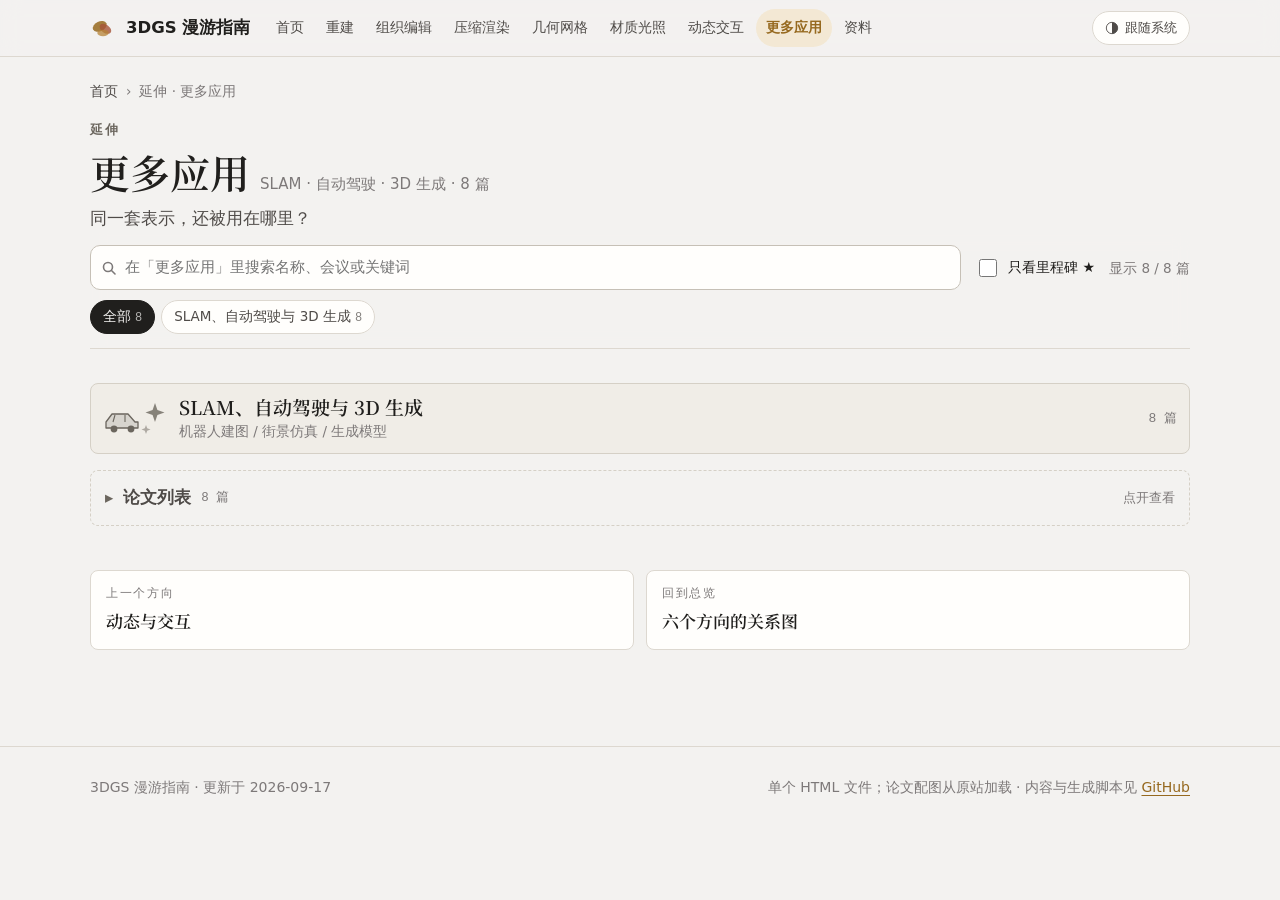
==== commit aff2ca0d: "Add a generative repair and completion sub-direction Seventeen works that use image or video diffusi" ====
--- a/apps.html
+++ b/apps.html
@@ -362,17 +362,17 @@
 /* ---------- timeline ---------- */
 .tl { display: grid; grid-template-columns: minmax(0, 1fr); }
 .tl-year { display: grid; grid-template-columns: 9.5rem minmax(0, 1fr); gap: 24px; border-top: 1px solid var(--line); padding-block: 22px; }
-.tl-year > h3 { font-family: var(--font-display); font-weight: 400; font-size: 36px; line-height: 1.05; color: var(--accent-bright); letter-spacing: .02em; font-variant-numeric: tabular-nums; }
+.tl-year > h2 { font-family: var(--font-display); font-weight: 400; font-size: 36px; line-height: 1.05; color: var(--accent-bright); letter-spacing: .02em; font-variant-numeric: tabular-nums; }
 .tl-list { list-style: none; margin: 0; padding: 0; display: grid; gap: 16px; }
 .tl-item { display: grid; grid-template-columns: 4.6rem minmax(0, 1fr); gap: 14px; }
 .tl-date { font-family: var(--font-mono); font-size: 13px; color: var(--ink-3); padding-top: 3px; font-variant-numeric: tabular-nums; }
-.tl-item h4 { display: inline; font-size: 16.5px; }
+.tl-item h3 { display: inline; font-size: 16.5px; }
 .tl-item .venue { margin-left: 8px; }
 .tl-item p { color: var(--ink-2); margin-top: 2px; }
-.tl-item.star h4::before { content: "★ "; color: var(--ember); }
+.tl-item.star h3::before { content: "★ "; color: var(--ember); }
 @media (max-width: 640px) {
   .tl-year { grid-template-columns: minmax(0, 1fr); gap: 10px; }
-  .tl-year > h3 { font-size: 28px; }
+  .tl-year > h2 { font-size: 28px; }
   .tl-item { grid-template-columns: minmax(0, 1fr); gap: 0; }
 }
 
@@ -562,7 +562,7 @@
 .subsec { padding-block: 26px 0; }
 .sub-head { display: grid; grid-template-columns: auto minmax(0, 1fr) auto; gap: 12px; align-items: center; padding: 10px 12px; border-radius: 8px; background: var(--m-bg); border: 1px solid var(--m-line); }
 .sub-ic { width: 64px; height: 40px; color: var(--m); }
-.sub-head h4 { font-size: 19px; }
+.sub-head h2 { font-size: 19px; }
 .sub-head p { font-size: 13.5px; color: var(--ink-3); }
 .sub-count { font-size: 13px; font-family: var(--font-mono); color: var(--ink-3); white-space: nowrap; }
 .sub-note { margin-top: 10px; font-size: 14px; color: var(--ink-3); }
@@ -637,7 +637,7 @@
 .callout { margin-top: 18px; border: 1px solid var(--line); border-left: 4px solid var(--warn); background: var(--surface); border-radius: 8px; padding: 12px 16px; max-width: 52em; }
 .caveats { display: grid; grid-template-columns: repeat(auto-fit, minmax(290px, 1fr)); gap: 0 32px; }
 .caveats > div { border-top: 1px solid var(--line); padding-block: 14px; }
-.caveats h4 { margin-bottom: 4px; }
+.caveats h3 { margin-bottom: 4px; }
 .caveats p { color: var(--ink-2); font-size: 15px; }
 .glossary { display: grid; grid-template-columns: repeat(auto-fit, minmax(300px, 1fr)); gap: 0 32px; margin: 0; }
 .glossary > div { border-top: 1px solid var(--line); padding-block: 12px; }
@@ -705,6 +705,16 @@
       <path d="M29 20h7m-3-3.2 3.2 3.2-3.2 3.2" fill="none" stroke="currentColor" stroke-width="1.8" stroke-linecap="round" stroke-linejoin="round"/>
       <rect x="39" y="8" width="22" height="24" rx="2" fill="currentColor" fill-opacity=".08" stroke="currentColor" stroke-width="1.4"/>
       <circle cx="50" cy="20" r="6.5" fill="currentColor" fill-opacity=".75"/>
+    </symbol>
+    <symbol id="ic-fix" viewBox="0 0 64 40">
+      <rect x="3" y="8" width="22" height="24" rx="2" fill="currentColor" fill-opacity=".08" stroke="currentColor" stroke-width="1.2"/>
+      <path d="M3 26l6-5 4 3 5-6 7 6" fill="none" stroke="currentColor" stroke-width="1.2" stroke-dasharray="2.5 2"/>
+      <path d="M13 11h7v6h-7z" fill="none" stroke="currentColor" stroke-width="1.1" stroke-dasharray="2 1.6"/>
+      <circle cx="8" cy="15" r="2.2" fill="currentColor" fill-opacity=".3"/><circle cx="21" cy="28" r="1.6" fill="currentColor" fill-opacity=".3"/>
+      <path d="M29 20h7m-3-3.2 3.2 3.2-3.2 3.2" fill="none" stroke="currentColor" stroke-width="1.8" stroke-linecap="round" stroke-linejoin="round"/>
+      <rect x="39" y="8" width="22" height="24" rx="2" fill="currentColor" fill-opacity=".08" stroke="currentColor" stroke-width="1.4"/>
+      <path d="M39.7 31.3V26l6-5 4 3 5-6 5.6 5.2v8.1z" fill="currentColor" fill-opacity=".55"/>
+      <path d="M55.5 9.5l1 2.3 2.3 1-2.3 1-1 2.3-1-2.3-2.3-1 2.3-1z" fill="currentColor"/>
     </symbol>
     <symbol id="ic-select" viewBox="0 0 64 40">
       <ellipse cx="11" cy="25" rx="8" ry="6" fill="currentColor" fill-opacity=".22"/>
